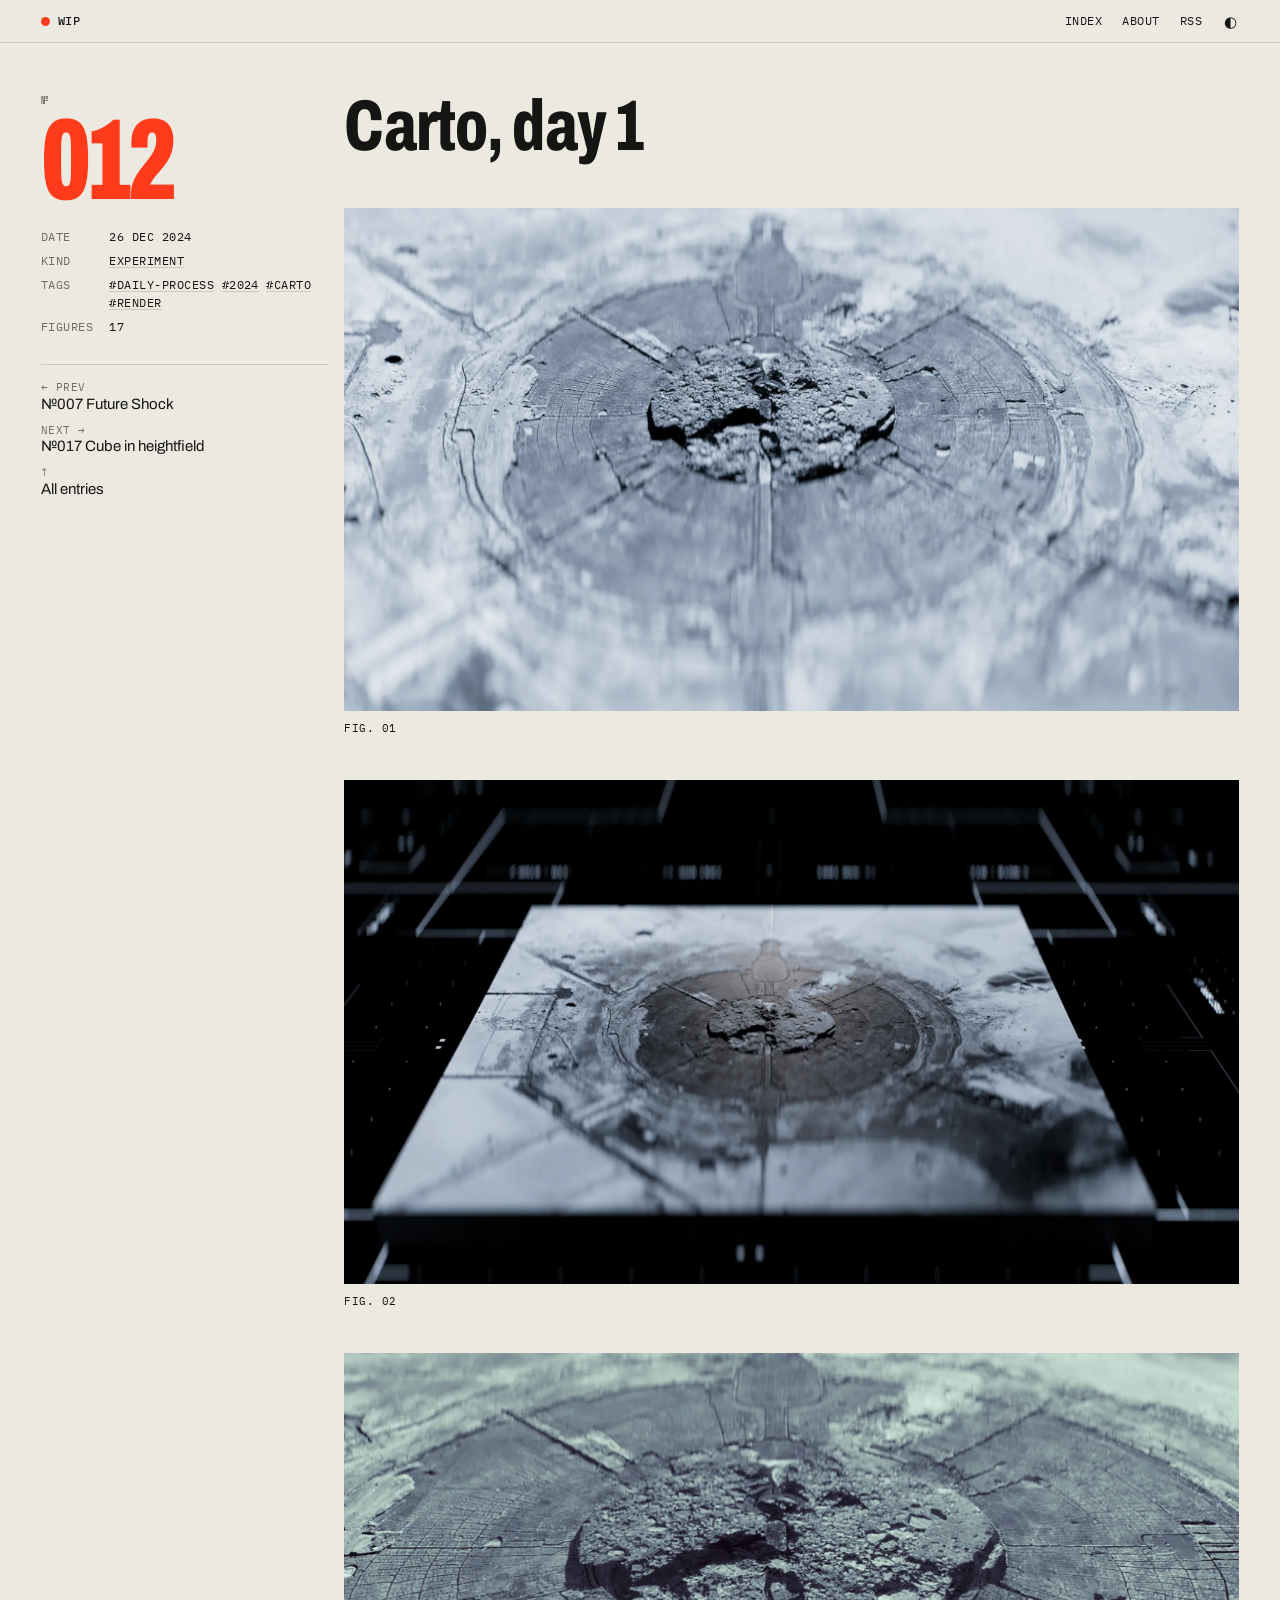
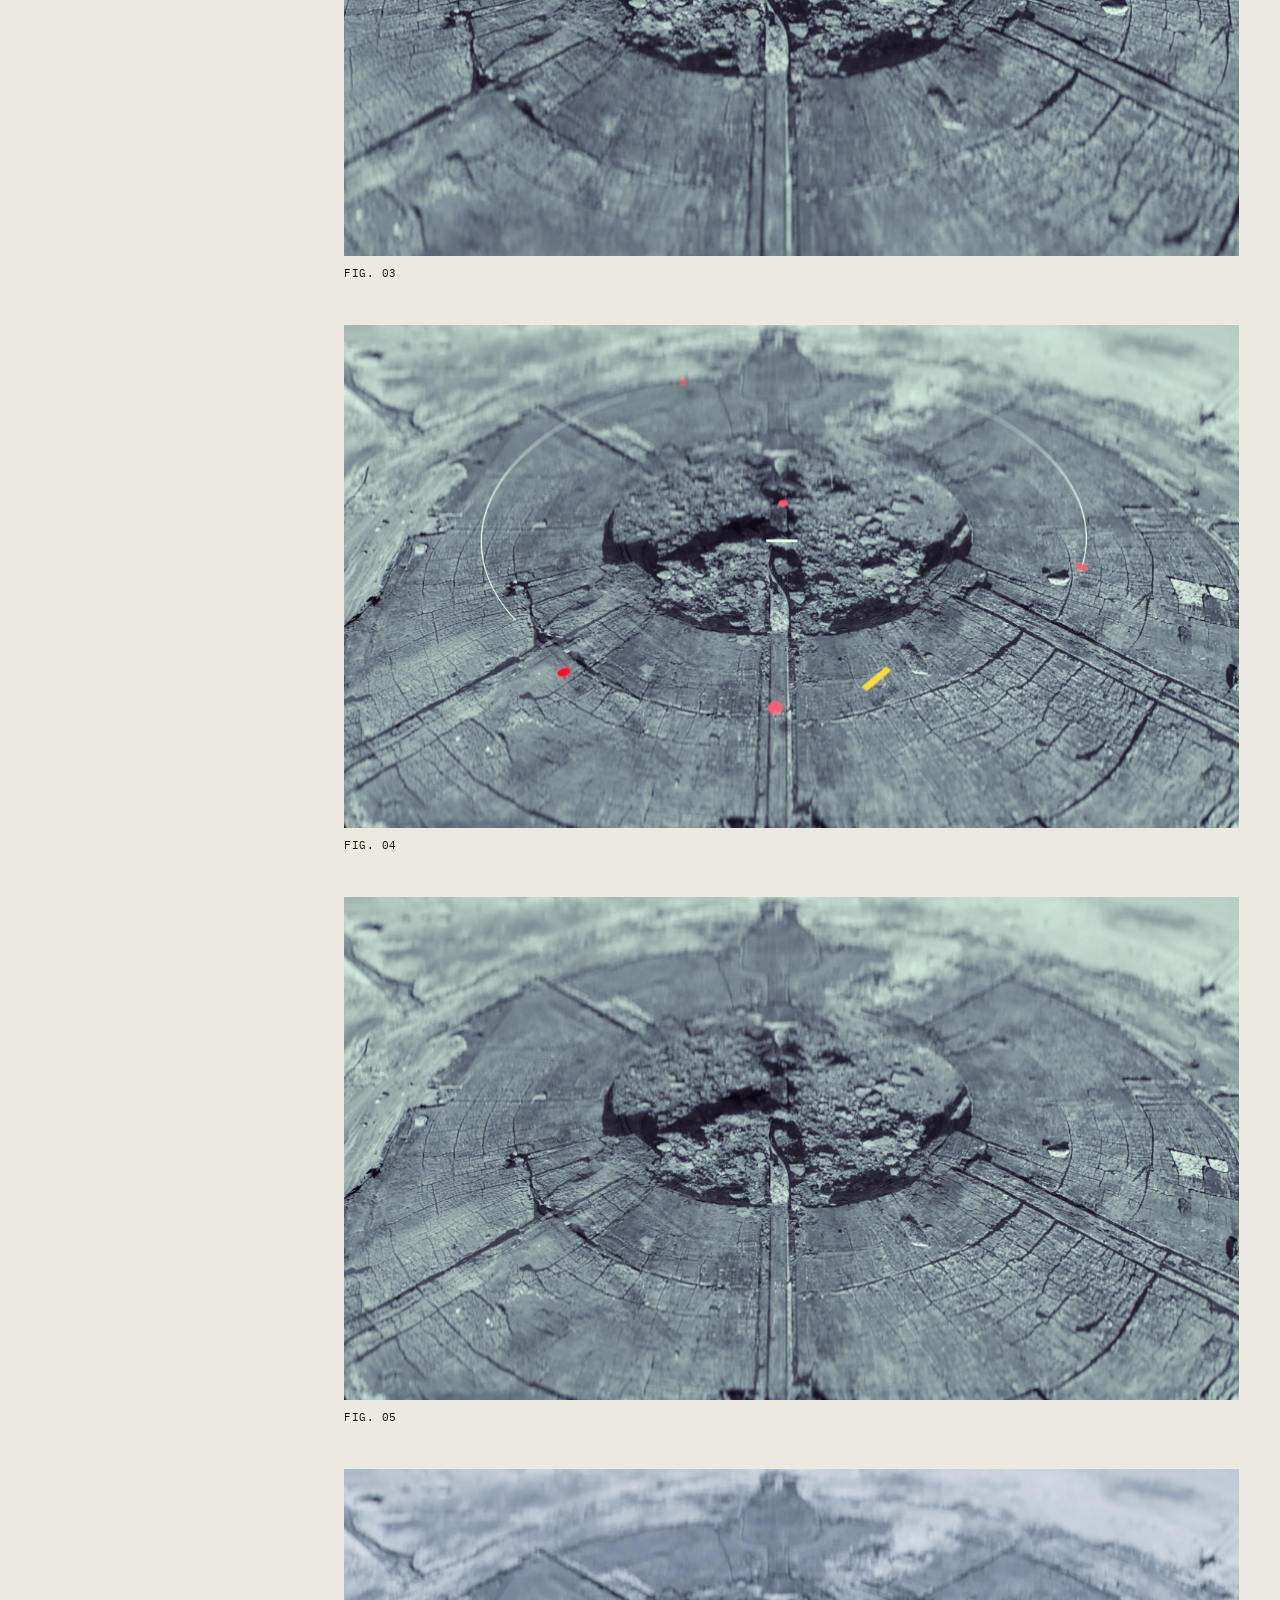
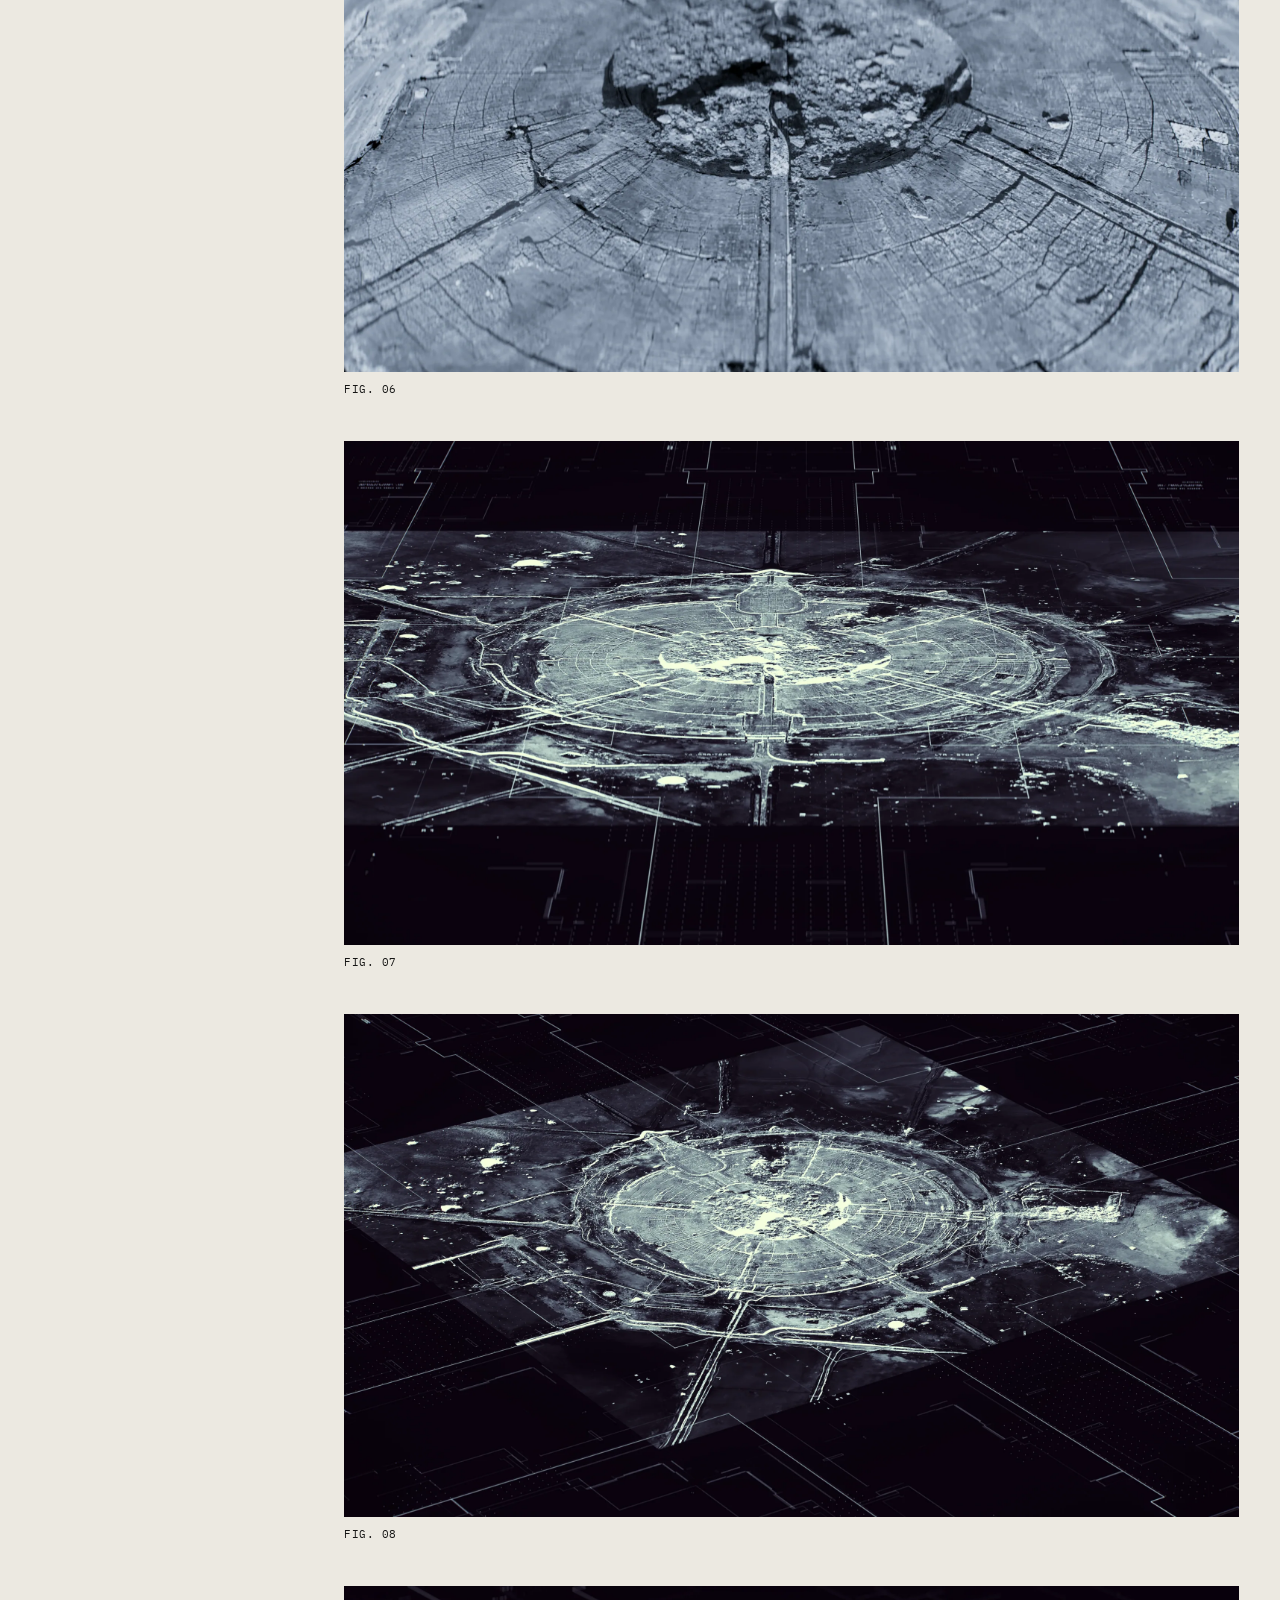
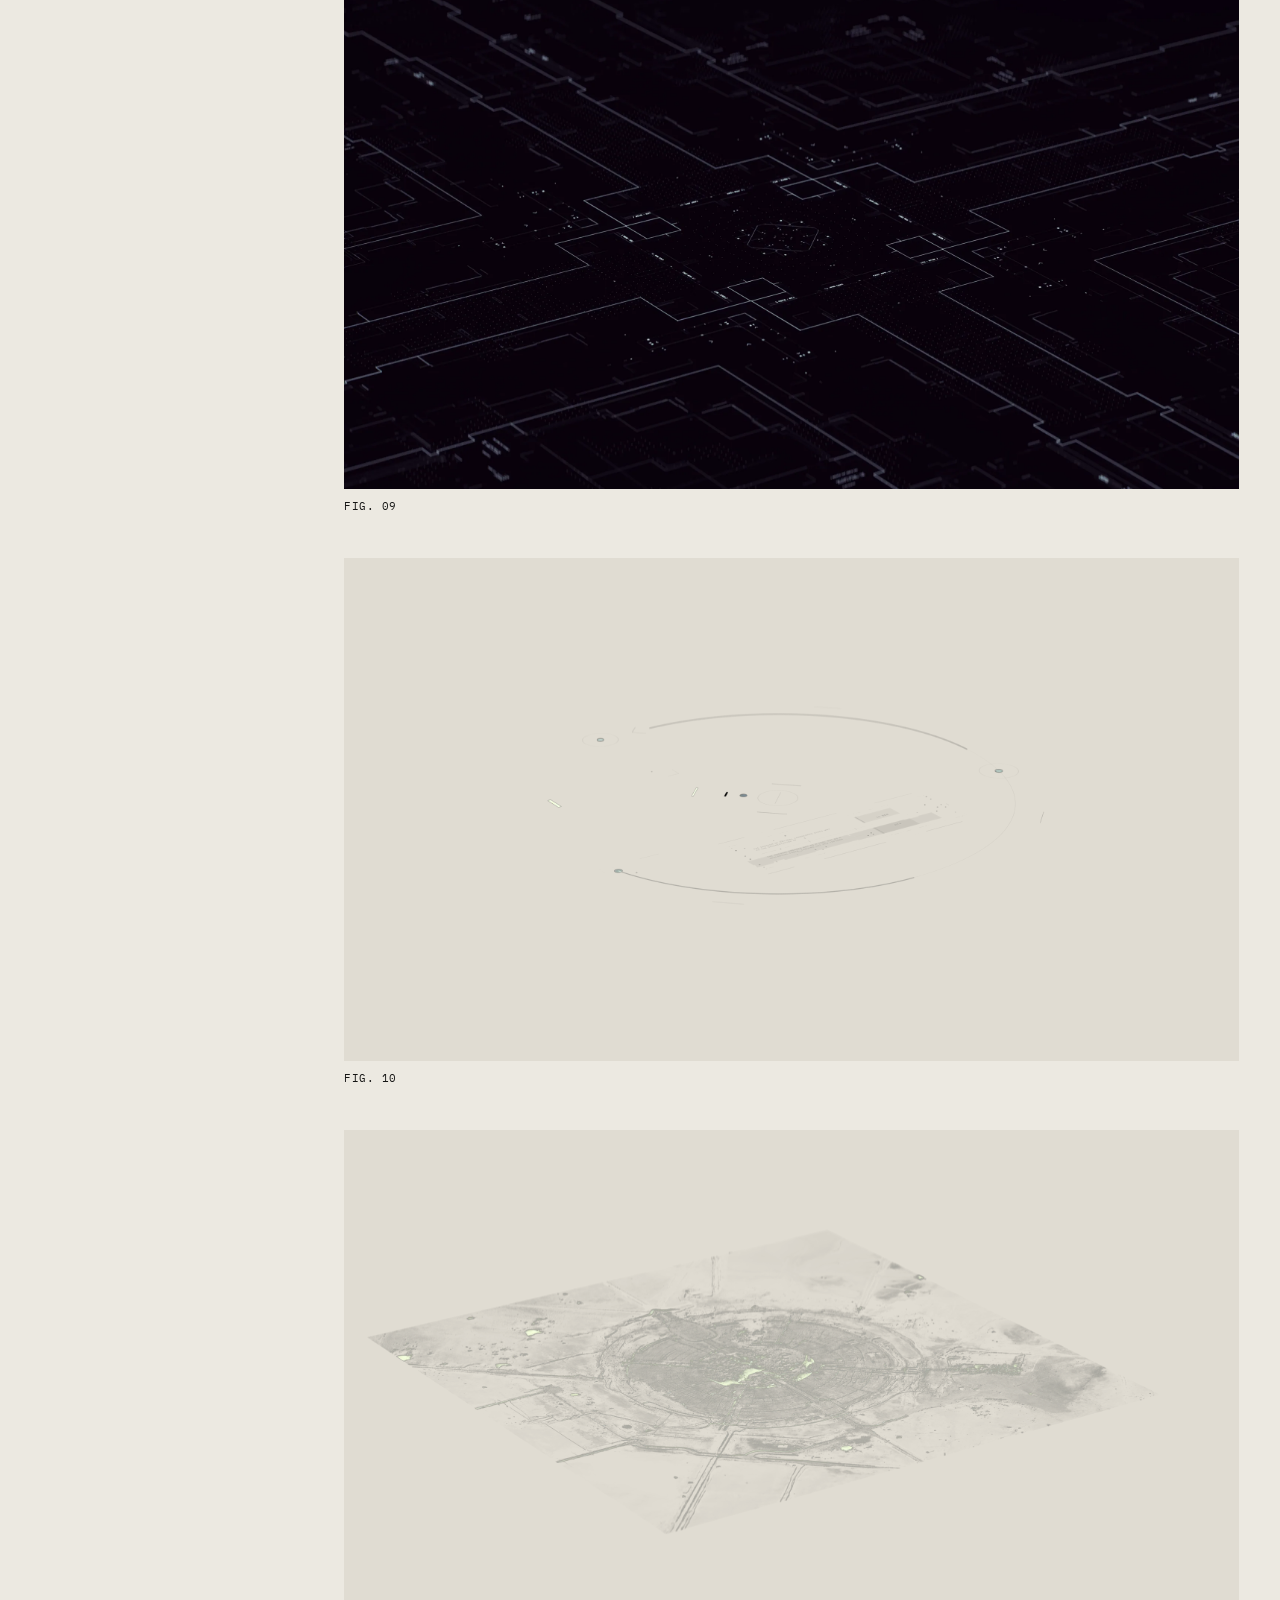
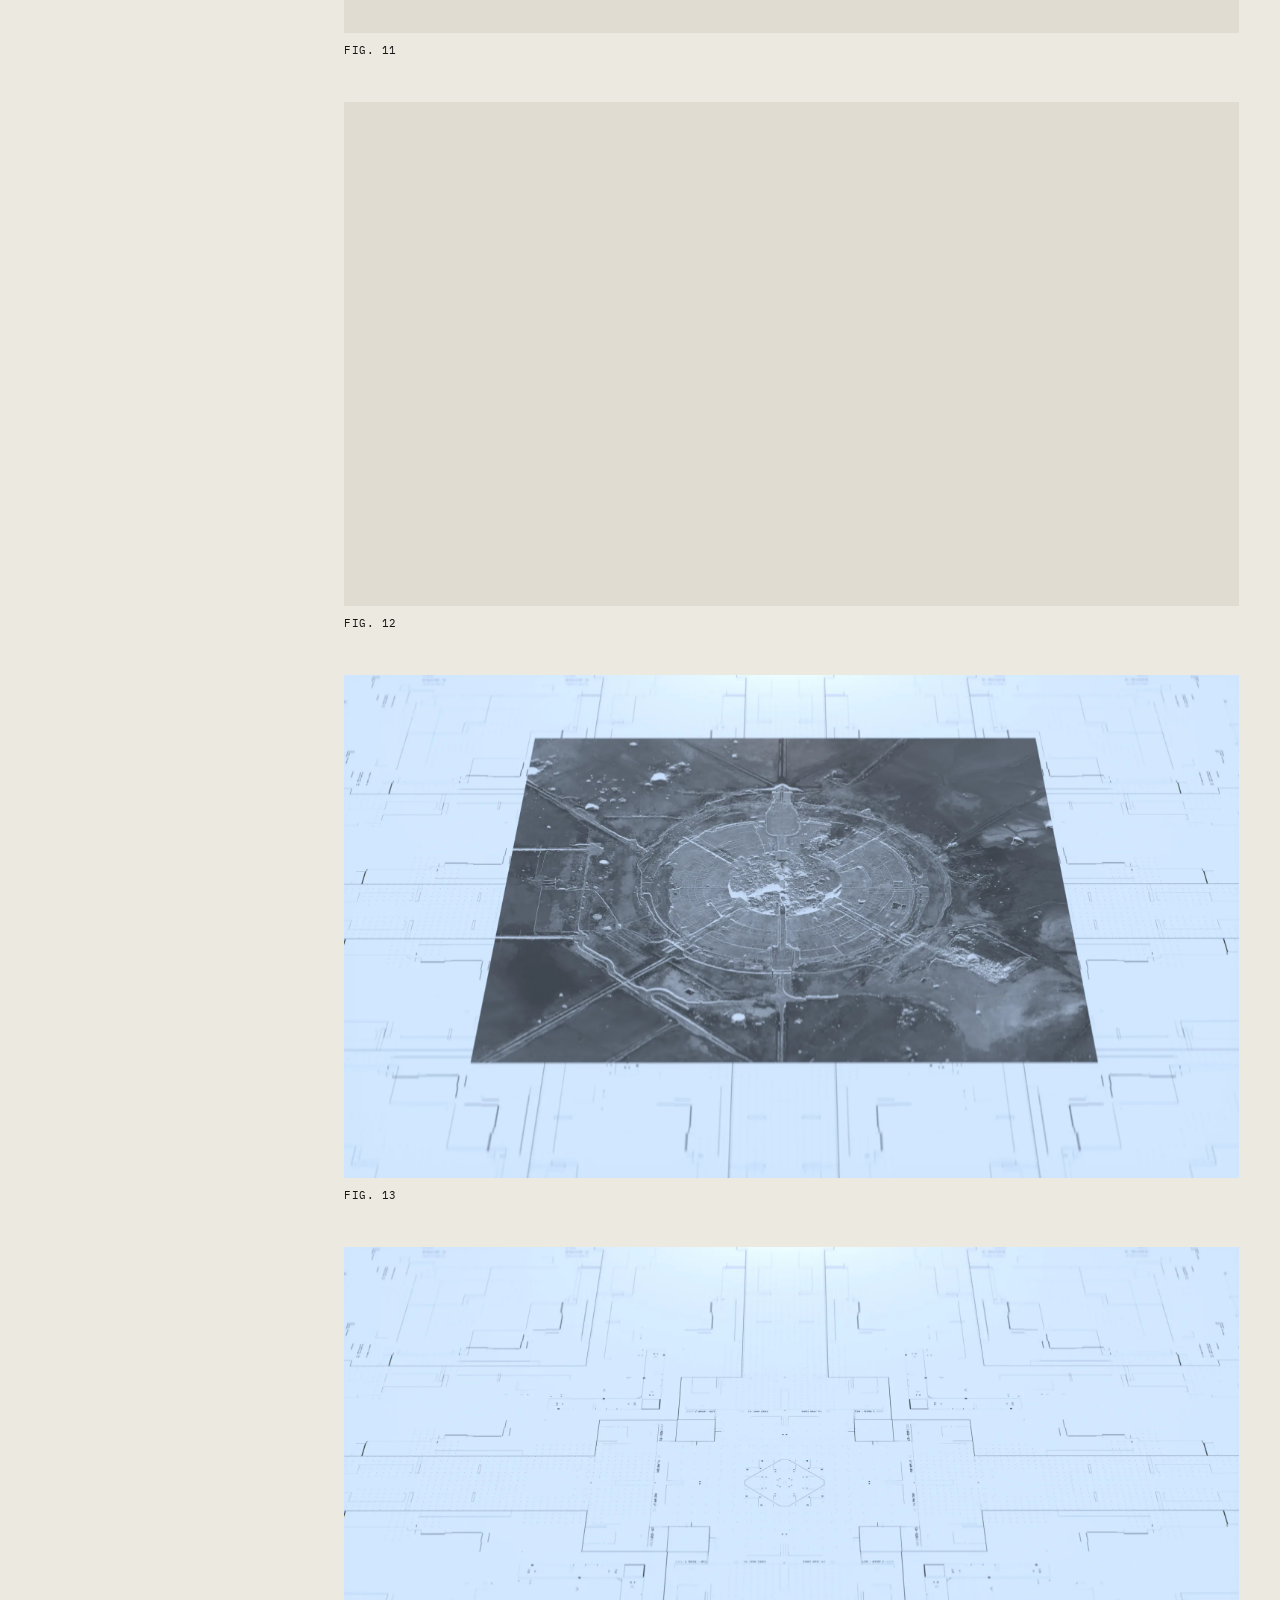
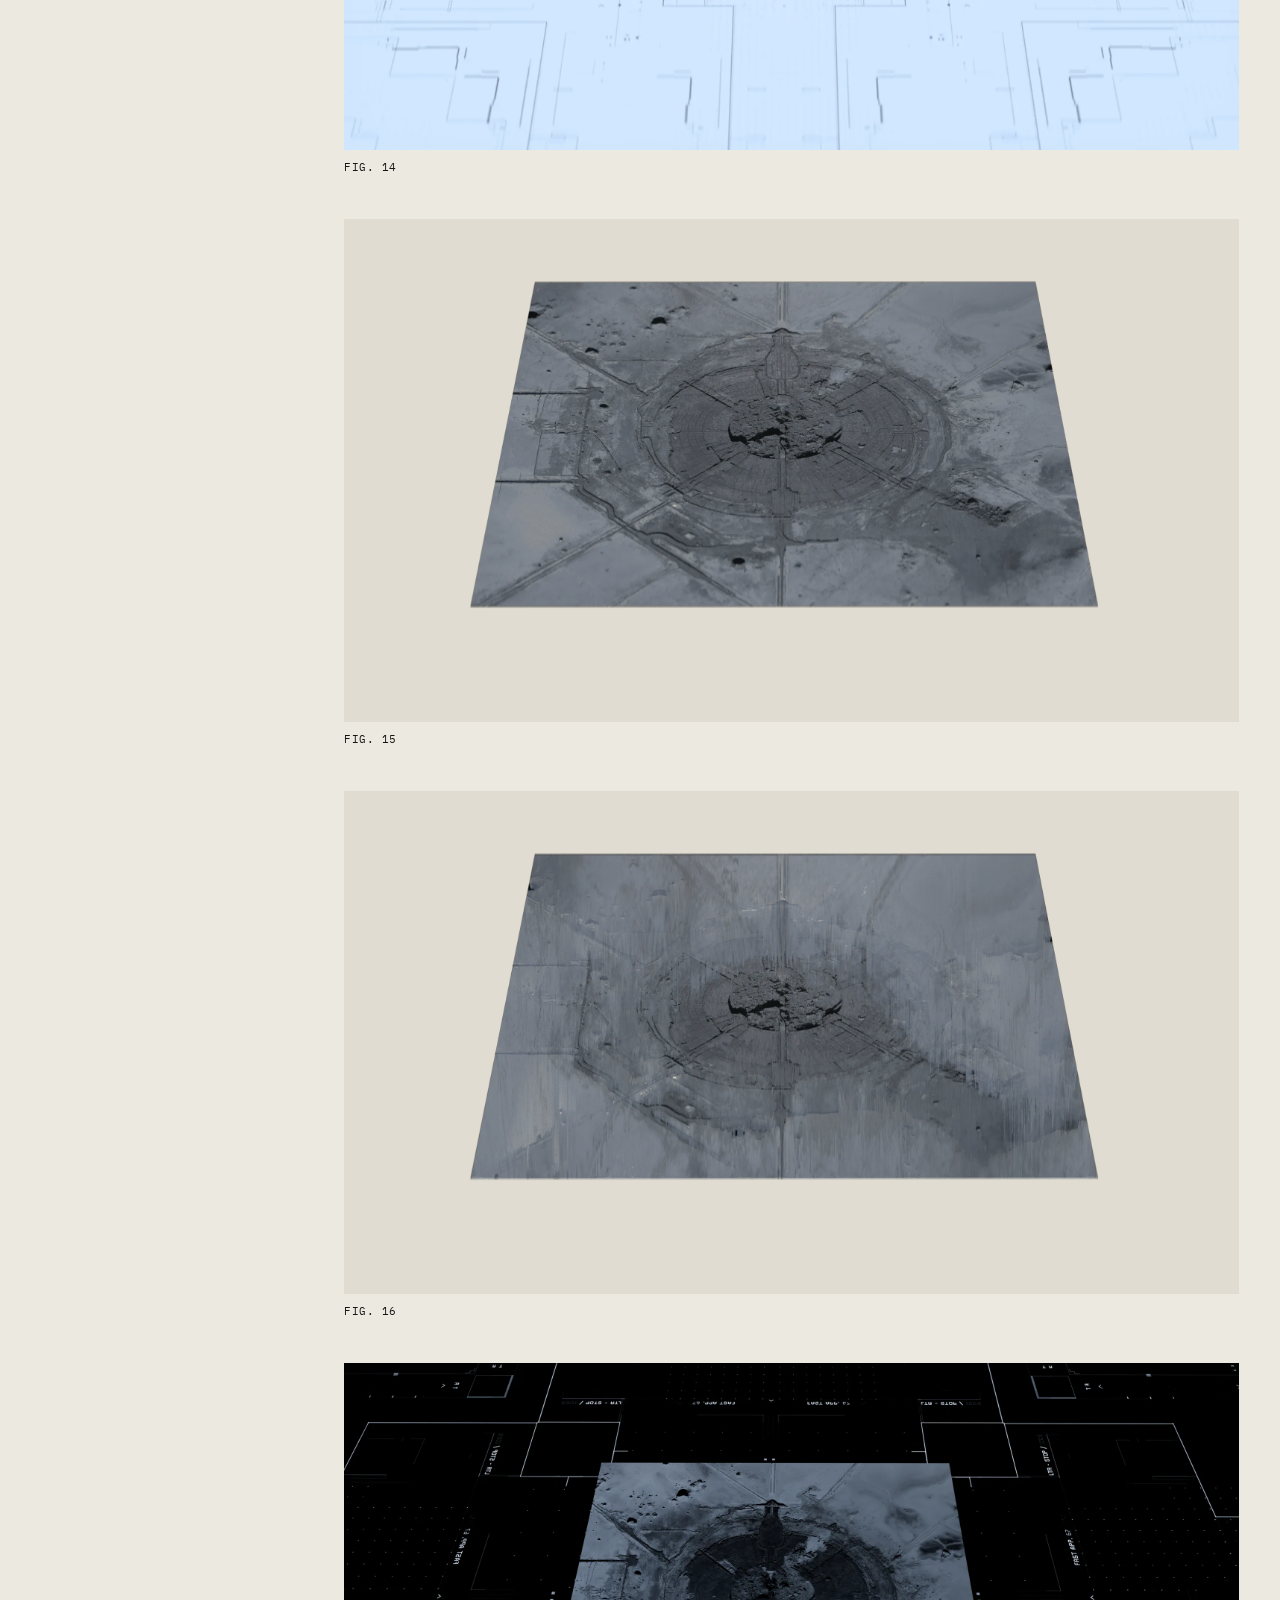
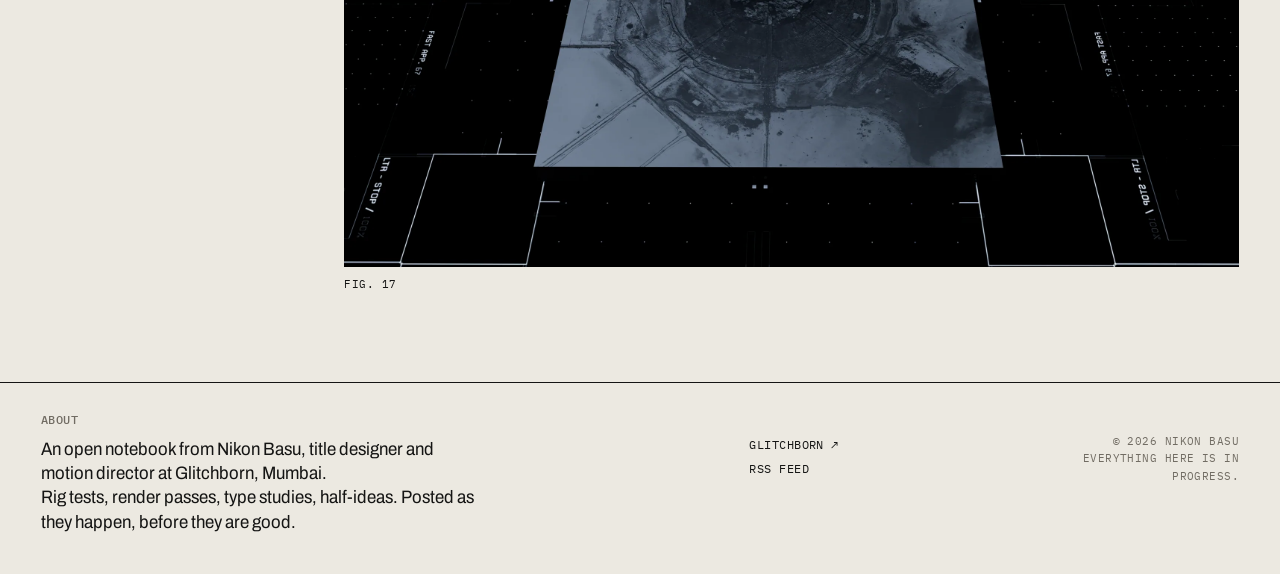
==== p/carto-day-1/index.html @ 839c379a "Publish 18/10/2026 20:01:09" ====
<!doctype html>
<html lang="en">
<head>
<meta charset="utf-8">
<meta name="viewport" content="width=device-width,initial-scale=1">
<title>Carto, day 1 — Works in Progress</title>
<meta name="description" content="Experiment №012 — Works in Progress">
<link rel="canonical" href="https://nikonbasu.github.io/worksinprogress.in/p/carto-day-1/">
<meta property="og:site_name" content="Works in Progress">
<meta property="og:type" content="article">
<meta property="og:title" content="Carto, day 1 — Works in Progress">
<meta property="og:description" content="Experiment №012 — Works in Progress">
<meta property="og:url" content="https://nikonbasu.github.io/worksinprogress.in/p/carto-day-1/">
<meta property="og:image" content="https://nikonbasu.github.io/worksinprogress.in/m/carto-day-1/og-23624ebc.jpg">
<meta name="twitter:card" content="summary_large_image">
<meta name="theme-color" content="#ECE9E1" media="(prefers-color-scheme: light)">
<meta name="theme-color" content="#0F0F0E" media="(prefers-color-scheme: dark)">
<link rel="icon" href="../../favicon.svg" type="image/svg+xml">
<link rel="alternate" type="application/rss+xml" title="Works in Progress" href="../../feed.xml">
<link rel="preconnect" href="https://fonts.googleapis.com">
<link rel="preconnect" href="https://fonts.gstatic.com" crossorigin>
<link rel="stylesheet" href="https://fonts.googleapis.com/css2?family=Archivo:wdth,wght@62..125,100..900&family=IBM+Plex+Mono:wght@400;500&display=swap">
<link rel="stylesheet" href="../../assets/site.e8b631da.css">
<script>try{var t=localStorage.getItem('wip-theme');if(t)document.documentElement.dataset.theme=t}catch(e){}</script>
</head>
<body class="page-post">
<header class="top">
  <a class="top-mark" href="../../" aria-label="Works in Progress, index"><span class="rec" aria-hidden="true"></span>WIP</a>
  <nav class="top-nav"><a href="../../#index">Index</a><a href="../../#about">About</a><a href="../../feed.xml">RSS</a><button class="theme" type="button" aria-label="Switch light or dark">◐</button></nav>
</header>
<article class="post">
  <aside class="post-side">
    <div class="post-no"><small>№</small>012</div>
    <dl class="post-facts">
      <dt>Date</dt><dd><time datetime="2024-12-26">26 Dec 2024</time></dd>
      <dt>Kind</dt><dd><a href="../../#kind=experiment">Experiment</a></dd>
      <dt>Tags</dt><dd><a href="../../#tag=daily-process">#daily-process</a> <a href="../../#tag=2024">#2024</a> <a href="../../#tag=carto">#carto</a> <a href="../../#tag=render">#render</a></dd>
      <dt>Figures</dt><dd>17</dd>
      
    </dl>
    <nav class="post-nav"><a rel="prev" href="../../p/future-shock/"><span>← Prev</span> №007 Future Shock</a><a rel="next" href="../../p/cube-in-heightfield/"><span>Next →</span> №017 Cube in heightfield</a><a href="../../#index"><span>↑</span> All entries</a></nav>
  </aside>
  <div class="post-main">
    <h1 class="post-title">Carto, day 1</h1>
    
    <div class="post-media"><figure class="fig" id="fig-1"><img src="../../m/carto-day-1/e89d6baf.webp" width="2400" height="1350" alt="" fetchpriority="high" decoding="async"><figcaption><span>Fig. 01</span></figcaption></figure>
<figure class="fig" id="fig-2"><img src="../../m/carto-day-1/a49d1b5a.webp" width="2400" height="1350" alt="" loading="lazy" decoding="async"><figcaption><span>Fig. 02</span></figcaption></figure>
<figure class="fig" id="fig-3"><img src="../../m/carto-day-1/afea89fe.webp" width="2400" height="1350" alt="" loading="lazy" decoding="async"><figcaption><span>Fig. 03</span></figcaption></figure>
<figure class="fig" id="fig-4"><img src="../../m/carto-day-1/3251ff65.webp" width="2400" height="1350" alt="" loading="lazy" decoding="async"><figcaption><span>Fig. 04</span></figcaption></figure>
<figure class="fig" id="fig-5"><img src="../../m/carto-day-1/e29821df.webp" width="2400" height="1350" alt="" loading="lazy" decoding="async"><figcaption><span>Fig. 05</span></figcaption></figure>
<figure class="fig" id="fig-6"><img src="../../m/carto-day-1/94e1609f.webp" width="2400" height="1350" alt="" loading="lazy" decoding="async"><figcaption><span>Fig. 06</span></figcaption></figure>
<figure class="fig" id="fig-7"><img src="../../m/carto-day-1/3ea7c2eb.webp" width="2400" height="1350" alt="" loading="lazy" decoding="async"><figcaption><span>Fig. 07</span></figcaption></figure>
<figure class="fig" id="fig-8"><img src="../../m/carto-day-1/94f9d220.webp" width="2400" height="1350" alt="" loading="lazy" decoding="async"><figcaption><span>Fig. 08</span></figcaption></figure>
<figure class="fig" id="fig-9"><img src="../../m/carto-day-1/03d7ec1c.webp" width="2400" height="1350" alt="" loading="lazy" decoding="async"><figcaption><span>Fig. 09</span></figcaption></figure>
<figure class="fig" id="fig-10"><img src="../../m/carto-day-1/f8745f3a.webp" width="2400" height="1350" alt="" loading="lazy" decoding="async"><figcaption><span>Fig. 10</span></figcaption></figure>
<figure class="fig" id="fig-11"><img src="../../m/carto-day-1/9db6e727.webp" width="2400" height="1350" alt="" loading="lazy" decoding="async"><figcaption><span>Fig. 11</span></figcaption></figure>
<figure class="fig" id="fig-12"><img src="../../m/carto-day-1/3c297376.webp" width="2400" height="1350" alt="" loading="lazy" decoding="async"><figcaption><span>Fig. 12</span></figcaption></figure>
<figure class="fig" id="fig-13"><img src="../../m/carto-day-1/050cb29f.webp" width="2400" height="1350" alt="" loading="lazy" decoding="async"><figcaption><span>Fig. 13</span></figcaption></figure>
<figure class="fig" id="fig-14"><img src="../../m/carto-day-1/10ca3da8.webp" width="2400" height="1350" alt="" loading="lazy" decoding="async"><figcaption><span>Fig. 14</span></figcaption></figure>
<figure class="fig" id="fig-15"><img src="../../m/carto-day-1/fb2af37e.webp" width="2400" height="1350" alt="" loading="lazy" decoding="async"><figcaption><span>Fig. 15</span></figcaption></figure>
<figure class="fig" id="fig-16"><img src="../../m/carto-day-1/e23e5fdf.webp" width="2400" height="1350" alt="" loading="lazy" decoding="async"><figcaption><span>Fig. 16</span></figcaption></figure>
<figure class="fig" id="fig-17"><img src="../../m/carto-day-1/dce115a9.webp" width="2400" height="1350" alt="" loading="lazy" decoding="async"><figcaption><span>Fig. 17</span></figcaption></figure></div>
  </div>
</article>
<footer class="foot" id="about">
  <div class="foot-about"><h2>About</h2><p>An open notebook from Nikon Basu, title designer and motion director at Glitchborn, Mumbai.<br>Rig tests, render passes, type studies, half-ideas. Posted as they happen, before they are good.</p></div>
  <ul class="foot-links"><li><a href="https://glitchborn.tv" target="_blank" rel="noopener">Glitchborn ↗</a></li><li><a href="../../feed.xml">RSS feed</a></li></ul>
  <p class="foot-small">© 2026 Nikon Basu<br>Everything here is in progress.</p>
</footer>
<script src="../../assets/site.5d711d2f.js" defer></script>
</body>
</html>
---- assets/site.e8b631da.css ----
/* worksinprogress.in — lab notebook on a Swiss grid.
   Archivo (variable width) for type, IBM Plex Mono for every label and number. */

:root {
  --paper: #ECE9E1;
  --ink: #151514;
  --muted: #716C63;
  --rule: #CDC8BD;
  --tile: #E0DCD2;
  --accent: #FF3B1C;
  --display: "Archivo", ui-sans-serif, system-ui, sans-serif;
  --mono: "IBM Plex Mono", ui-monospace, "SF Mono", Menlo, Consolas, monospace;
  --pad: clamp(16px, 3.2vw, 44px);
  --gap: 16px;
  color-scheme: light;
}
@media (prefers-color-scheme: dark) {
  :root:not([data-theme="light"]) {
    --paper: #0F0F0E; --ink: #EAE6DD; --muted: #8D887E; --rule: #2C2B28; --tile: #1A1A18; --accent: #FF4A2B;
    color-scheme: dark;
  }
}
:root[data-theme="dark"] {
  --paper: #0F0F0E; --ink: #EAE6DD; --muted: #8D887E; --rule: #2C2B28; --tile: #1A1A18; --accent: #FF4A2B;
  color-scheme: dark;
}

*, *::before, *::after { box-sizing: border-box; }
html { -webkit-text-size-adjust: 100%; }
body {
  margin: 0;
  background: var(--paper);
  color: var(--ink);
  font-family: var(--display);
  font-size: 16px;
  line-height: 1.5;
  font-variation-settings: "wdth" 100;
  -webkit-font-smoothing: antialiased;
}
a { color: inherit; }
img, video { display: block; max-width: 100%; }
:focus-visible { outline: 2px solid var(--accent); outline-offset: 2px; }
::selection { background: var(--accent); color: #fff; }

/* labels: every small uppercase thing is mono */
.top, .filters, .entry-meta, .badge, .stats, .post-facts, .post-nav, figcaption, .foot h2, .foot-links, .foot-small, .empty, .post-no small {
  font-family: var(--mono);
  text-transform: uppercase;
  letter-spacing: .04em;
}

/* ---------- top bar ---------- */
.top {
  position: sticky; top: 0; z-index: 10;
  display: flex; justify-content: space-between; align-items: center;
  padding: 12px var(--pad);
  font-size: 12px;
  border-bottom: 1px solid var(--rule);
  background: color-mix(in srgb, var(--paper) 90%, transparent);
  -webkit-backdrop-filter: blur(10px);
  backdrop-filter: blur(10px);
}
.top a { text-decoration: none; }
.top-mark { display: flex; align-items: center; gap: 8px; font-weight: 500; }
.rec { width: 9px; height: 9px; border-radius: 50%; background: var(--accent); animation: rec 1.6s steps(1) infinite; }
@keyframes rec { 50% { opacity: .15; } }
.top-nav { display: flex; gap: clamp(12px, 2vw, 20px); align-items: center; }
.top-nav a:hover { color: var(--accent); }
.theme { font: inherit; font-size: 15px; line-height: 1; background: none; border: 0; padding: 0 2px; color: inherit; cursor: pointer; }
.theme:hover { color: var(--accent); }

/* ---------- masthead ---------- */
.mast { padding: clamp(18px, 3.6vw, 44px) var(--pad) 0; }
.wordmark {
  margin: 0;
  font-weight: 850;
  font-variation-settings: "wdth" 62;
  font-size: 12.2vw;            /* site.js fits it to the exact width */
  line-height: .8;
  letter-spacing: -.012em;
  text-transform: uppercase;
  white-space: nowrap;
}
.wordmark span { display: inline-block; }
.mast-row {
  display: grid; gap: 18px;
  margin-top: clamp(16px, 2.4vw, 30px);
  padding-bottom: clamp(18px, 2.6vw, 32px);
  border-bottom: 1px solid var(--ink);
}
.tagline {
  margin: 0; max-width: 32ch;
  font-size: clamp(18px, 1.9vw, 26px); line-height: 1.18; font-weight: 420;
  font-variation-settings: "wdth" 88;
}
.stats { display: flex; flex-wrap: wrap; gap: 8px 28px; margin: 0; font-size: 12px; }
.stats dt { color: var(--muted); }
.stats dd { margin: 2px 0 0; }
@media (min-width: 800px) {
  .mast-row { grid-template-columns: repeat(12, 1fr); gap: var(--gap); align-items: end; }
  .tagline { grid-column: 1 / span 6; }
  .stats { grid-column: 8 / span 5; justify-content: flex-end; }
}

/* ---------- filters ---------- */
.filters {
  display: flex; flex-wrap: wrap; align-items: baseline; gap: 8px 28px;
  padding: 12px var(--pad);
  border-bottom: 1px solid var(--rule);
  font-size: 12px;
  scroll-margin-top: 44px;
}
.chips, .tags, .views { display: flex; flex-wrap: wrap; gap: 2px 16px; }
.views { margin-left: auto; }
.filters button {
  font: inherit; text-transform: inherit; letter-spacing: inherit;
  background: none; border: 0; padding: 4px 0; color: var(--muted); cursor: pointer;
}
.filters button:hover:not(:disabled) { color: var(--ink); }
.filters button:disabled { opacity: .35; cursor: default; }
.filters button[aria-pressed="true"] { color: var(--ink); box-shadow: inset 0 -2px var(--accent); }
.filters sup { font-size: 9px; margin-left: 3px; vertical-align: 4px; }
.tags button { text-transform: none; }

/* ---------- feed: grid (contact sheet) ---------- */
.feed { padding: clamp(20px, 3vw, 36px) var(--pad) clamp(48px, 6vw, 80px); }
.feed[data-view="grid"] {
  display: grid;
  grid-template-columns: repeat(auto-fill, minmax(min(100%, 250px), 1fr));
  gap: clamp(28px, 3vw, 40px) var(--gap);
}
.entry[hidden] { display: none; }
.entry > a { display: block; text-decoration: none; color: inherit; }
.entry-media { position: relative; aspect-ratio: 1; overflow: hidden; background: var(--tile); }
.entry-media img, .entry-media video {
  width: 100%; height: 100%; object-fit: cover;
  transition: transform .6s cubic-bezier(.2, .7, .2, 1);
}
.entry > a:hover .entry-media img, .entry > a:hover .entry-media video { transform: scale(1.03); }
.entry-media.is-text { display: flex; align-items: flex-end; padding: clamp(14px, 1.6vw, 20px); }
.thought-text {
  margin: 0;
  font-size: clamp(19px, 1.6vw, 23px); line-height: 1.14; font-weight: 520;
  font-variation-settings: "wdth" 80;
  display: -webkit-box; -webkit-line-clamp: 8; -webkit-box-orient: vertical; overflow: hidden;
}
.thought-text::before { content: "\201C"; display: block; height: .5em; margin-bottom: .2em; color: var(--accent); font-size: 2.6em; line-height: .9; font-weight: 800; }
.badge {
  position: absolute; top: 8px; right: 8px;
  padding: 3px 6px; font-size: 10px; line-height: 1.3;
  background: var(--paper); color: var(--ink);
}
.badge-play { top: auto; bottom: 8px; left: 8px; right: auto; }
.badge-draft { left: 8px; right: auto; background: var(--accent); color: #fff; }
.is-text .badge-draft { top: 8px; }
.entry-meta { display: flex; gap: 12px; margin-top: 10px; font-size: 11px; color: var(--muted); }
.entry-meta .no { color: var(--ink); }
.entry > a:hover .no { color: var(--accent); }
.entry-title {
  margin: 3px 0 0;
  font-size: 19px; line-height: 1.15; font-weight: 620;
  font-variation-settings: "wdth" 84;
}
.entry-excerpt { display: none; }
.is-draft .entry-media { outline: 1px dashed var(--accent); outline-offset: 3px; }

/* ---------- feed: log (notebook rows) ---------- */
.feed[data-view="log"] { padding-top: 0; }
.feed[data-view="log"] .entry > a {
  display: grid; grid-template-columns: 1fr 88px; column-gap: 16px; row-gap: 2px;
  padding: 16px 0; border-bottom: 1px solid var(--rule); align-items: start;
}
.feed[data-view="log"] .entry-meta { grid-column: 1; grid-row: 1; margin: 0; }
.feed[data-view="log"] .entry-title { grid-column: 1; grid-row: 2; font-size: 21px; margin: 0; }
.feed[data-view="log"] .entry-excerpt { grid-column: 1; grid-row: 3; display: block; margin: 4px 0 0; max-width: 62ch; color: var(--muted); font-size: 15px; line-height: 1.45; }
.feed[data-view="log"] .entry-media { grid-column: 2; grid-row: 1 / span 3; }
.feed[data-view="log"] .entry-media.is-text { visibility: hidden; }
.feed[data-view="log"] .badge:not(.badge-draft) { display: none; }
.feed[data-view="log"] .entry > a:hover .entry-title { color: var(--accent); }
@media (min-width: 800px) {
  .feed[data-view="log"] .entry > a { grid-template-columns: repeat(12, 1fr); column-gap: var(--gap); padding: 20px 0; }
  .feed[data-view="log"] .entry-meta { grid-column: 1 / span 3; grid-row: 1 / span 2; flex-direction: column; gap: 2px; }
  .feed[data-view="log"] .entry-title { grid-column: 4 / span 5; grid-row: 1; font-size: 24px; }
  .feed[data-view="log"] .entry-excerpt { grid-column: 4 / span 5; grid-row: 2; }
  .feed[data-view="log"] .entry-media { grid-column: 10 / span 3; grid-row: 1 / span 2; aspect-ratio: 16 / 10; }
}
.empty { padding: 48px var(--pad); color: var(--muted); font-size: 12px; margin: 0; }

/* ---------- post ---------- */
.post { display: grid; gap: 28px; padding: clamp(24px, 4vw, 56px) var(--pad) clamp(56px, 7vw, 96px); }
.post-no {
  font-weight: 850; font-variation-settings: "wdth" 62;
  font-size: clamp(72px, 9vw, 150px); line-height: .78; letter-spacing: -.02em;
  color: var(--accent);
}
.post-no small { display: block; font-size: 12px; font-weight: 500; letter-spacing: .04em; line-height: 1; margin-bottom: 10px; color: var(--muted); }
.post-facts { display: grid; grid-template-columns: auto 1fr; gap: 6px 16px; margin: 22px 0 0; font-size: 12px; }
.post-facts dt { color: var(--muted); }
.post-facts dd { margin: 0; }
.post-facts a { text-decoration: none; box-shadow: inset 0 -1px var(--rule); }
.post-facts a:hover { color: var(--accent); box-shadow: inset 0 -1px var(--accent); }
.draft-flag { color: var(--accent); }
.post-nav { display: flex; flex-direction: column; gap: 10px; margin-top: 28px; padding-top: 16px; border-top: 1px solid var(--rule); font-size: 12px; }
.post-nav a { text-decoration: none; text-transform: none; letter-spacing: 0; font-family: var(--display); font-size: 15px; line-height: 1.25; }
.post-nav a span { display: block; font-family: var(--mono); font-size: 11px; letter-spacing: .04em; text-transform: uppercase; color: var(--muted); }
.post-nav a:hover { color: var(--accent); }
.post-title {
  margin: 0; max-width: 18ch;
  font-weight: 780; font-variation-settings: "wdth" 70;
  font-size: clamp(38px, 5.6vw, 92px); line-height: .92; letter-spacing: -.012em;
}
.prose { margin-top: clamp(20px, 2.4vw, 32px); font-size: 18px; line-height: 1.55; font-variation-settings: "wdth" 96; }
.prose > :not(.fig) { max-width: 64ch; }
.prose p { margin: 0 0 1em; }
.prose h2, .prose h3 { font-variation-settings: "wdth" 75; line-height: 1.1; margin: 1.6em 0 .45em; }
.prose h2 { font-size: 1.6em; } .prose h3 { font-size: 1.25em; }
.prose ul, .prose ol { padding-left: 1.2em; margin: 0 0 1em; }
.prose li::marker { color: var(--accent); }
.prose blockquote { margin: 1.2em 0; padding-left: 16px; border-left: 3px solid var(--accent); color: var(--muted); }
.prose code { font-family: var(--mono); font-size: .84em; background: var(--tile); padding: 1px 5px; }
.prose pre { background: var(--tile); padding: 14px 16px; overflow: auto; font-size: 13px; line-height: 1.5; }
.prose pre code { background: none; padding: 0; }
.prose a { text-decoration-color: var(--accent); text-underline-offset: 3px; text-decoration-thickness: 1px; }
.prose a:hover { color: var(--accent); }
.prose hr { border: 0; border-top: 1px solid var(--rule); margin: 2em 0; }
.prose .fig { margin: 1.8em 0; }
.inline-img { display: inline-block; height: 1.6em; width: auto; vertical-align: middle; }
.post.is-thought .prose { font-size: clamp(22px, 2.3vw, 32px); line-height: 1.28; font-variation-settings: "wdth" 86; }
.post.is-thought .prose > * { max-width: 40ch; }
.post-media { display: grid; gap: clamp(28px, 3.4vw, 48px); margin-top: clamp(28px, 4vw, 48px); }
.fig { margin: 0; }
.fig img, .fig video { width: 100%; height: auto; background: var(--tile); }
.fig img { cursor: zoom-in; }
.fig-video video { cursor: pointer; }
.fig-video video[controls] { cursor: auto; }
figcaption { display: flex; gap: 14px; margin-top: 9px; font-size: 11px; color: var(--muted); }
figcaption span { color: var(--ink); flex: none; }
@media (min-width: 900px) {
  .post { grid-template-columns: repeat(12, 1fr); gap: var(--gap); }
  .post-side { grid-column: 1 / span 3; position: sticky; top: 72px; align-self: start; }
  .post-main { grid-column: 4 / span 9; }
}
.lost { padding: clamp(40px, 8vw, 120px) var(--pad); font-size: 20px; }
.lost p { max-width: 36ch; }

/* ---------- lightbox ---------- */
.lightbox {
  position: fixed; inset: 0; z-index: 50;
  display: grid; place-items: center; padding: clamp(12px, 3vw, 40px);
  background: color-mix(in srgb, var(--paper) 96%, transparent);
  cursor: zoom-out;
}
.lightbox img { max-width: 100%; max-height: 100%; object-fit: contain; }

/* ---------- footer ---------- */
.foot { display: grid; gap: 22px; padding: 28px var(--pad) 40px; border-top: 1px solid var(--ink); }
.foot h2 { margin: 0 0 8px; font-size: 12px; font-weight: 500; color: var(--muted); }
.foot-about p { margin: 0; max-width: 44ch; font-size: 18px; line-height: 1.35; font-variation-settings: "wdth" 92; }
.foot-links { list-style: none; margin: 0; padding: 0; font-size: 12px; line-height: 2; }
.foot-links a { text-decoration: none; }
.foot-links a:hover { color: var(--accent); }
.foot-small { margin: 0; font-size: 11px; color: var(--muted); line-height: 1.6; }
@media (min-width: 800px) {
  .foot { grid-template-columns: repeat(12, 1fr); gap: var(--gap); }
  .foot-about { grid-column: 1 / span 6; }
  .foot-links { grid-column: 8 / span 3; padding-top: 22px; }
  .foot-small { grid-column: 11 / span 2; padding-top: 22px; text-align: right; }
}

@media (prefers-reduced-motion: reduce) {
  .rec { animation: none; }
  .entry-media img, .entry-media video { transition: none; }
}
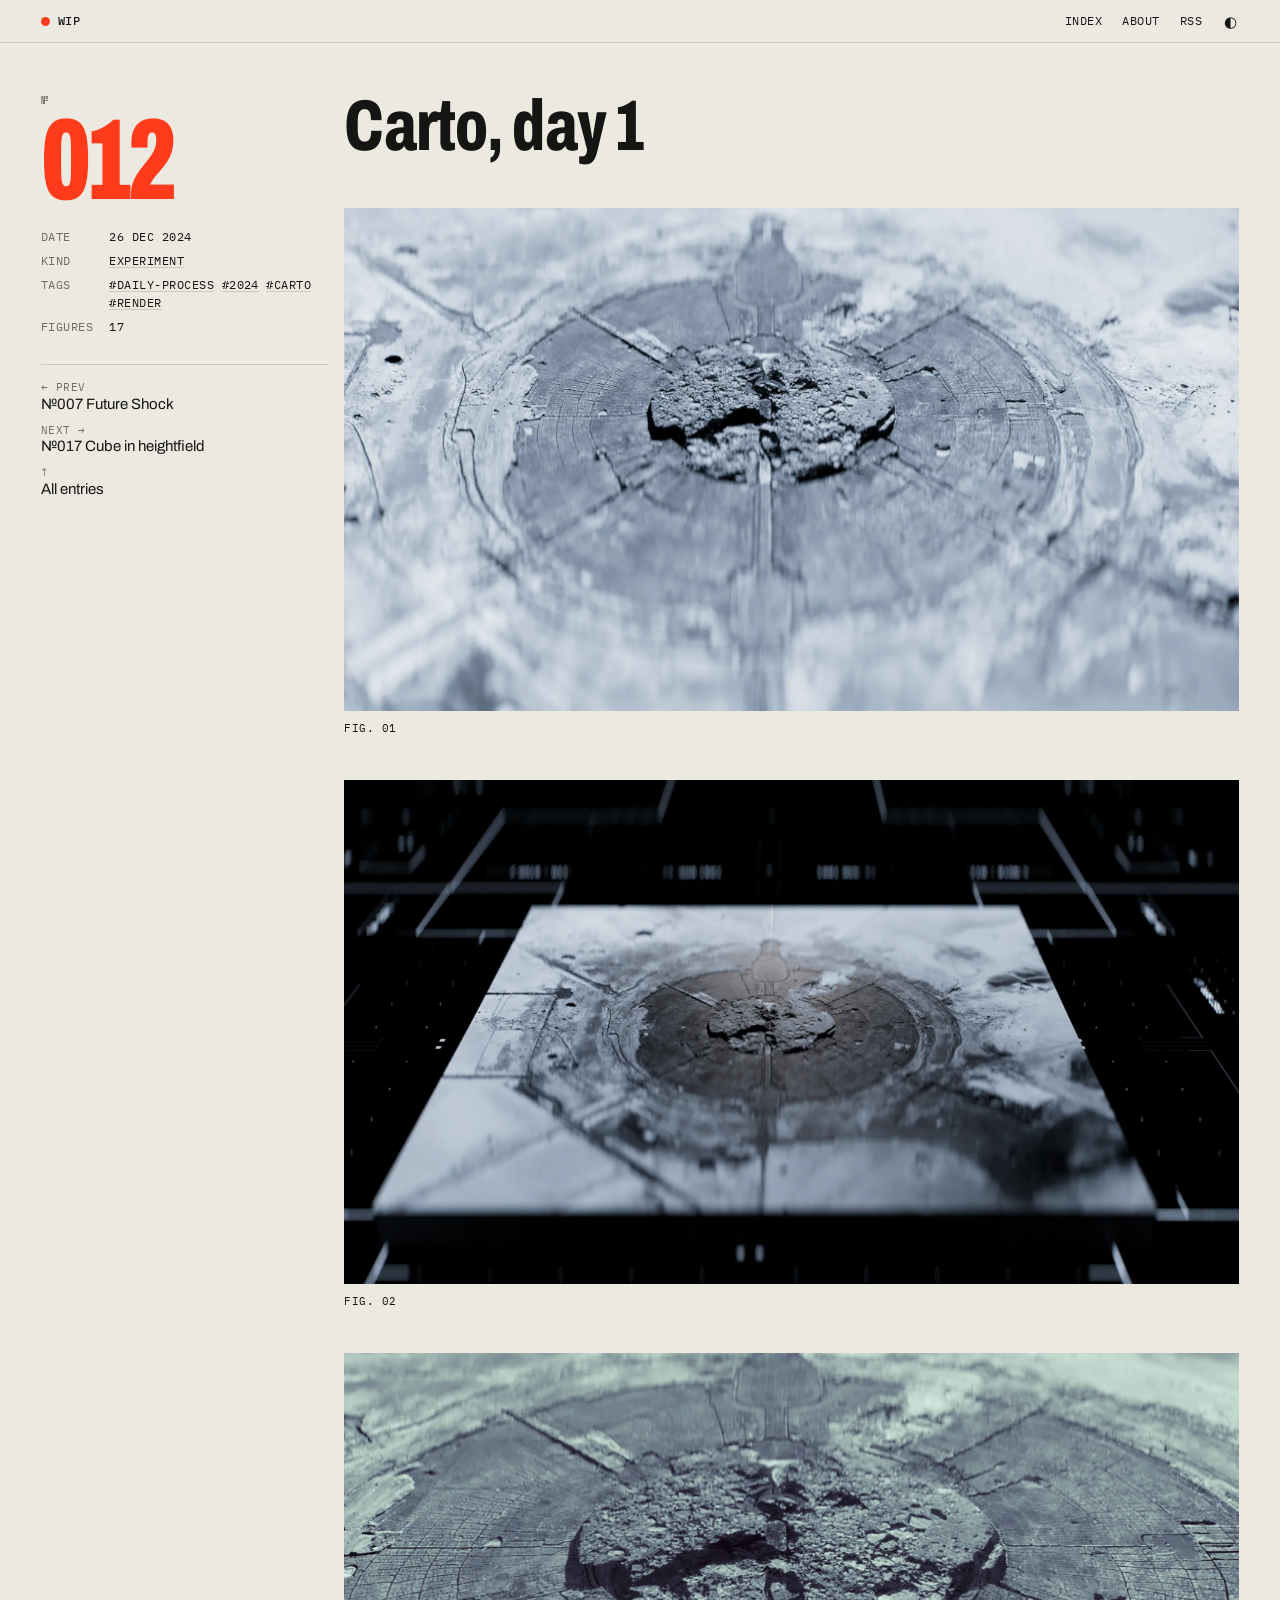
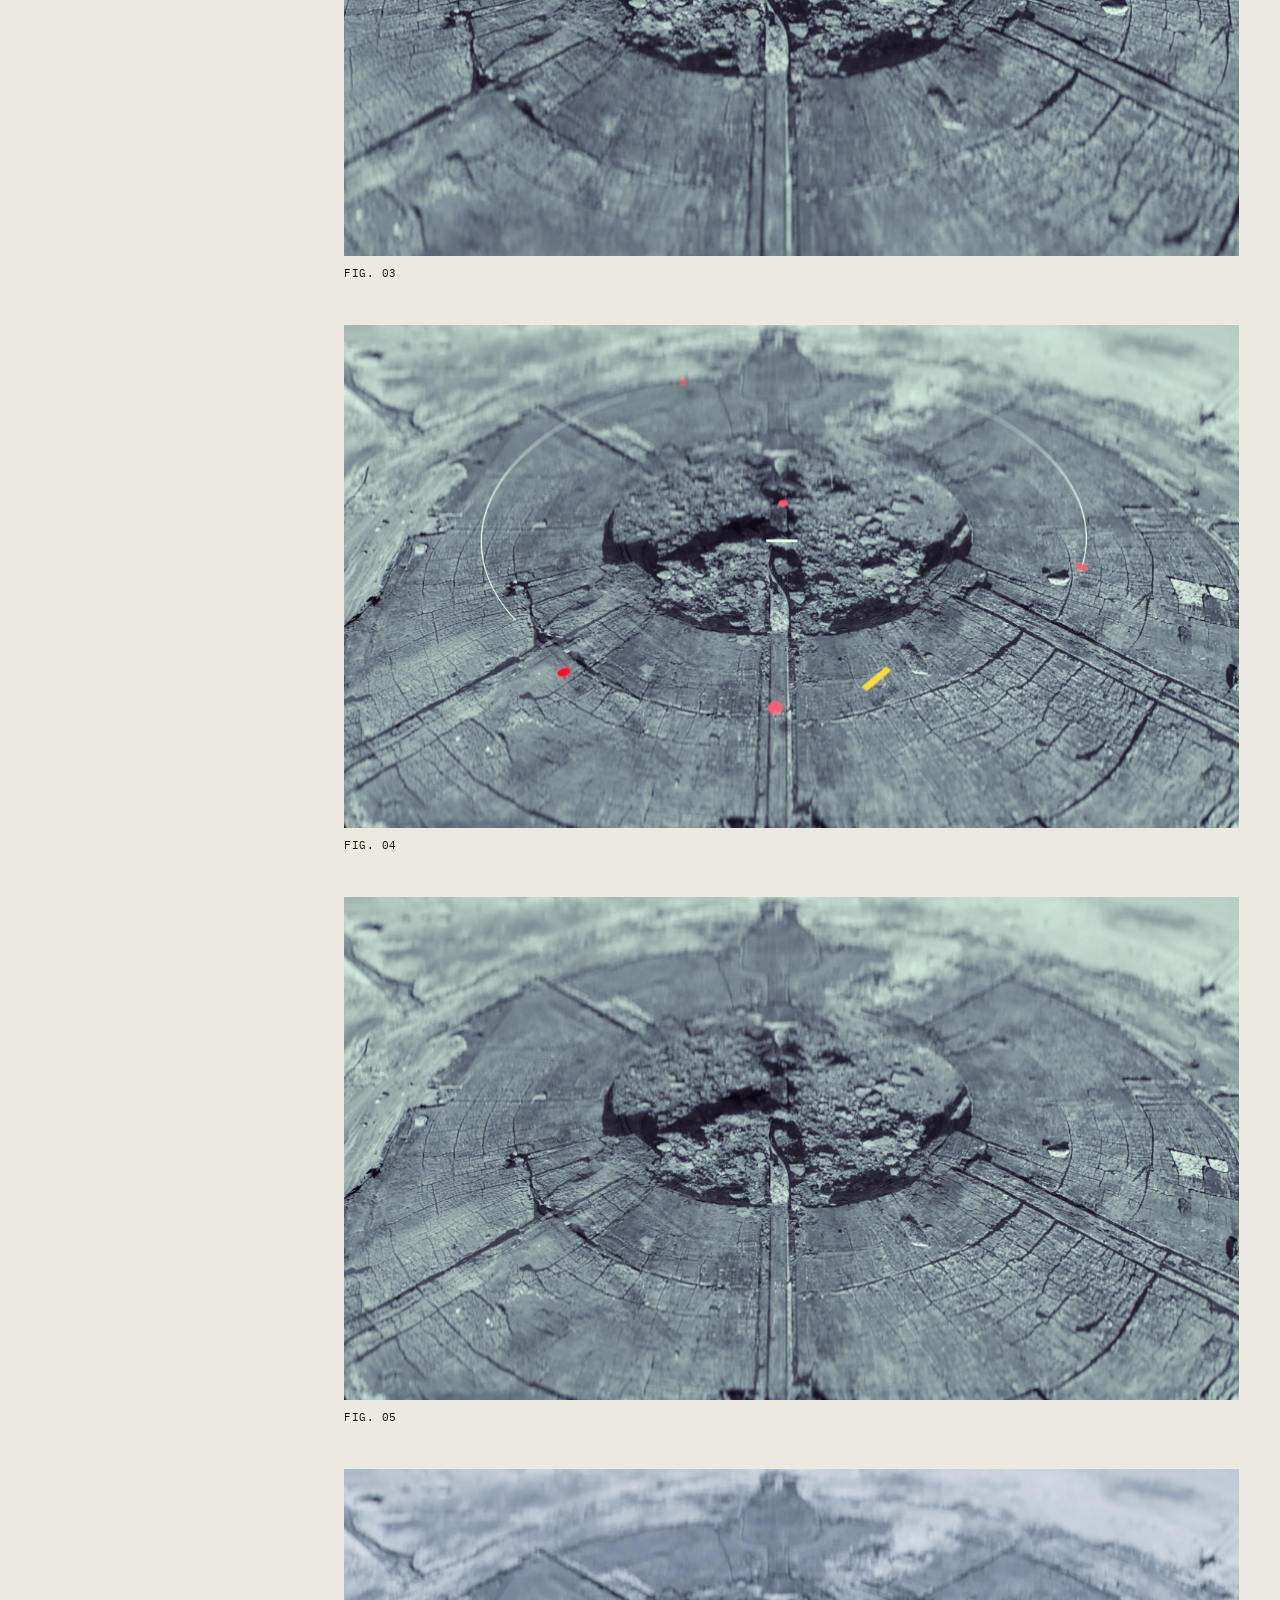
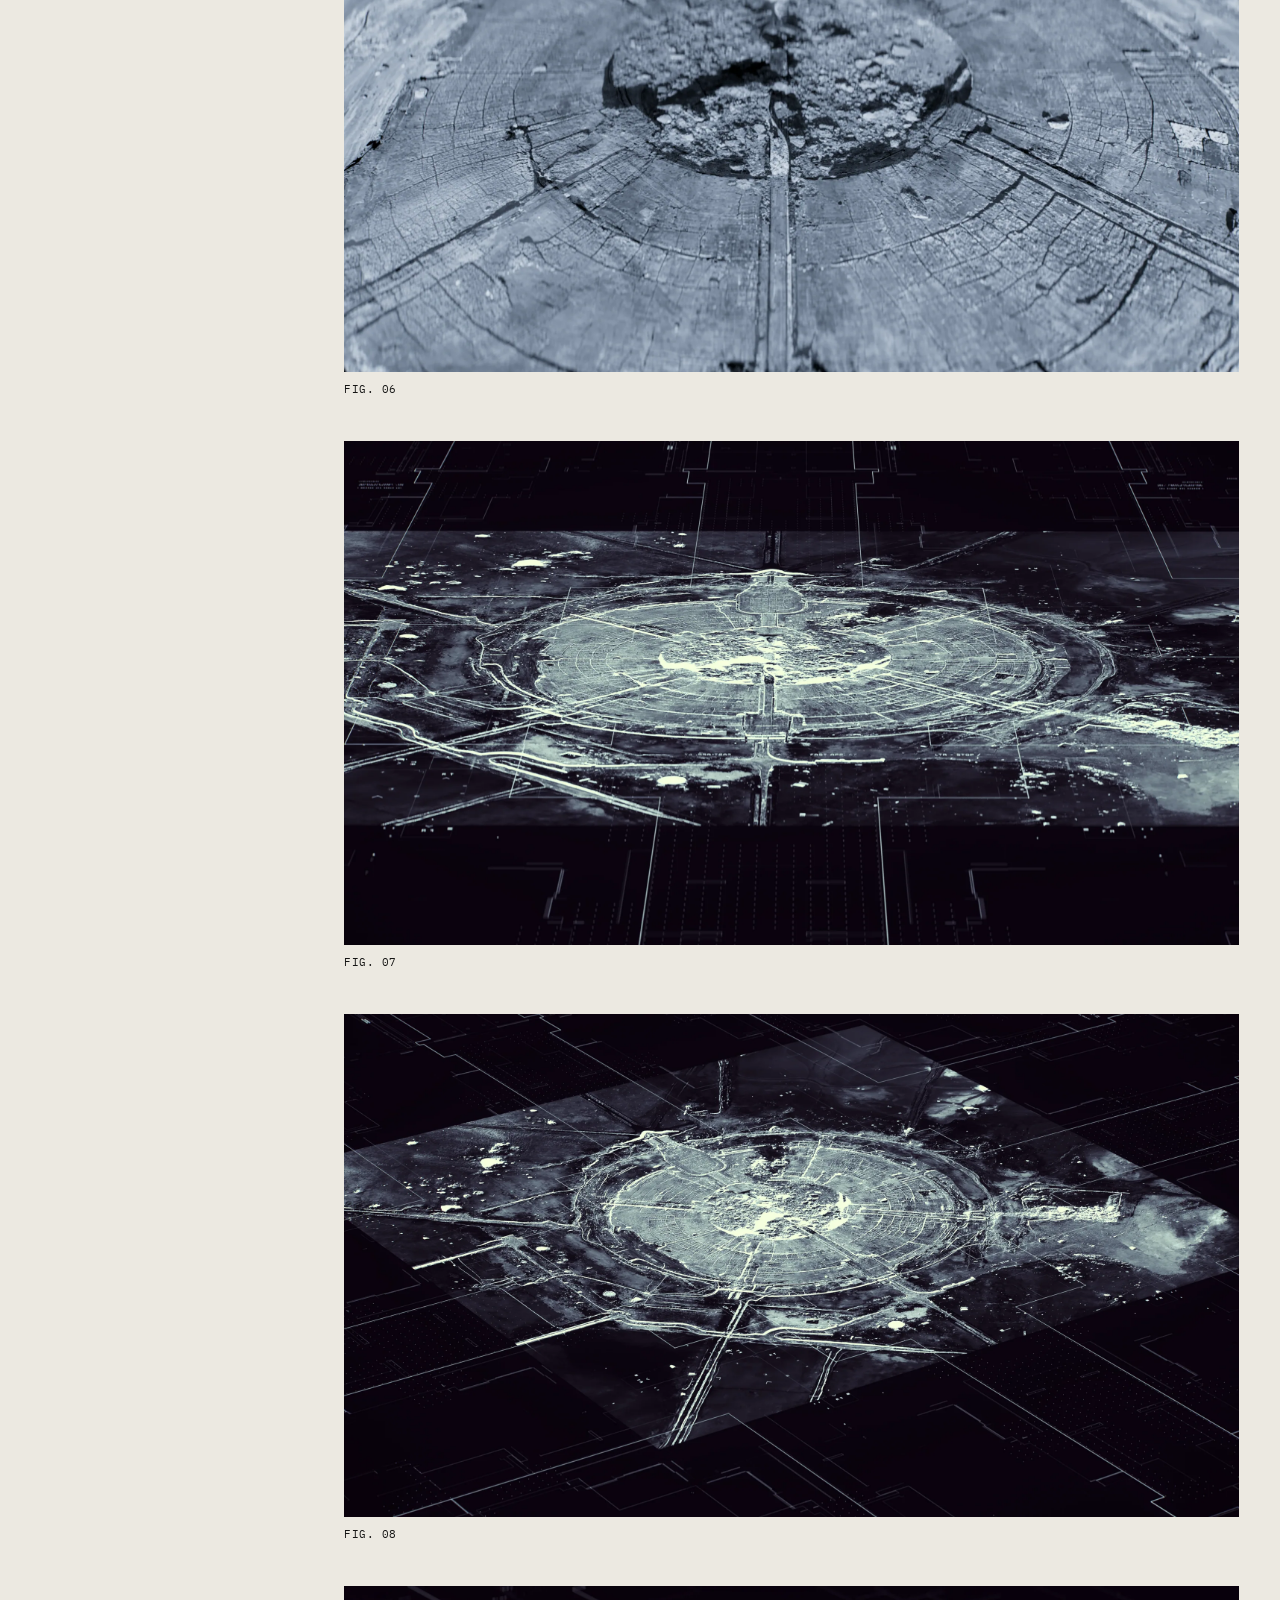
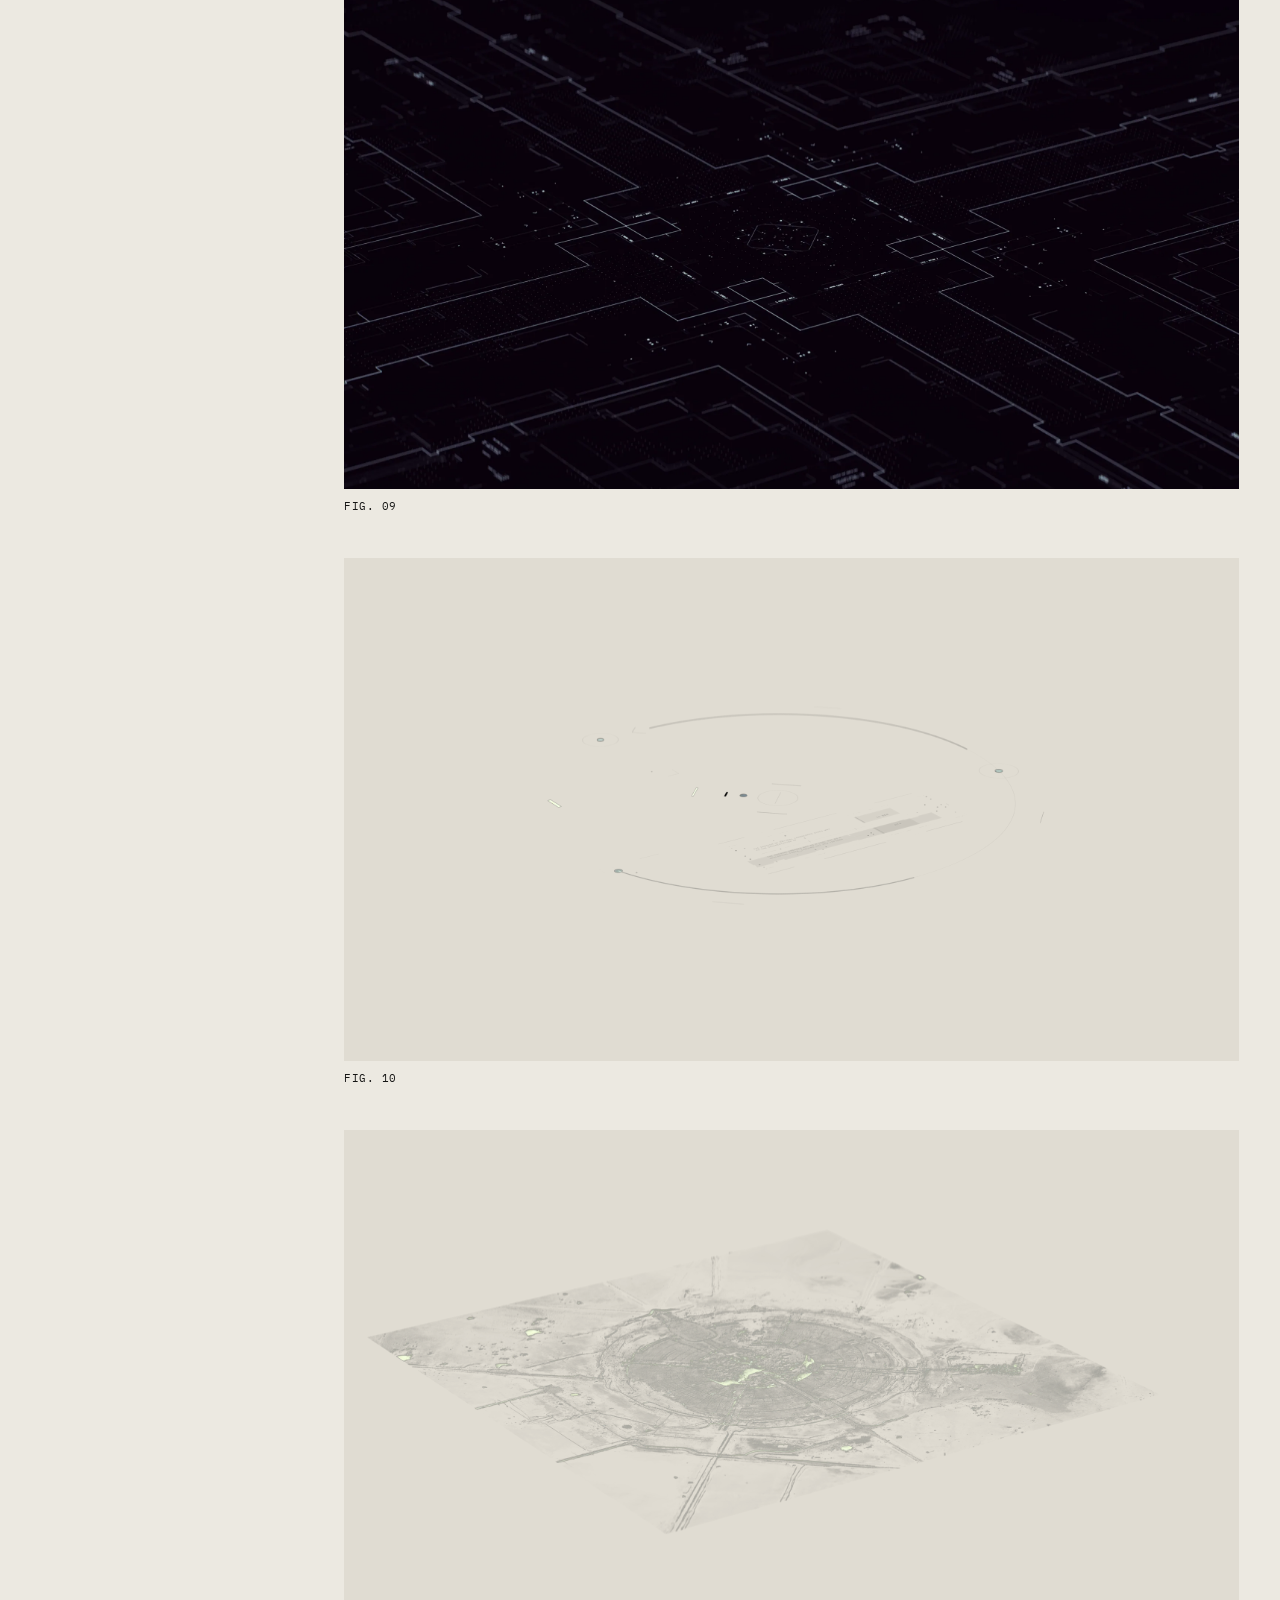
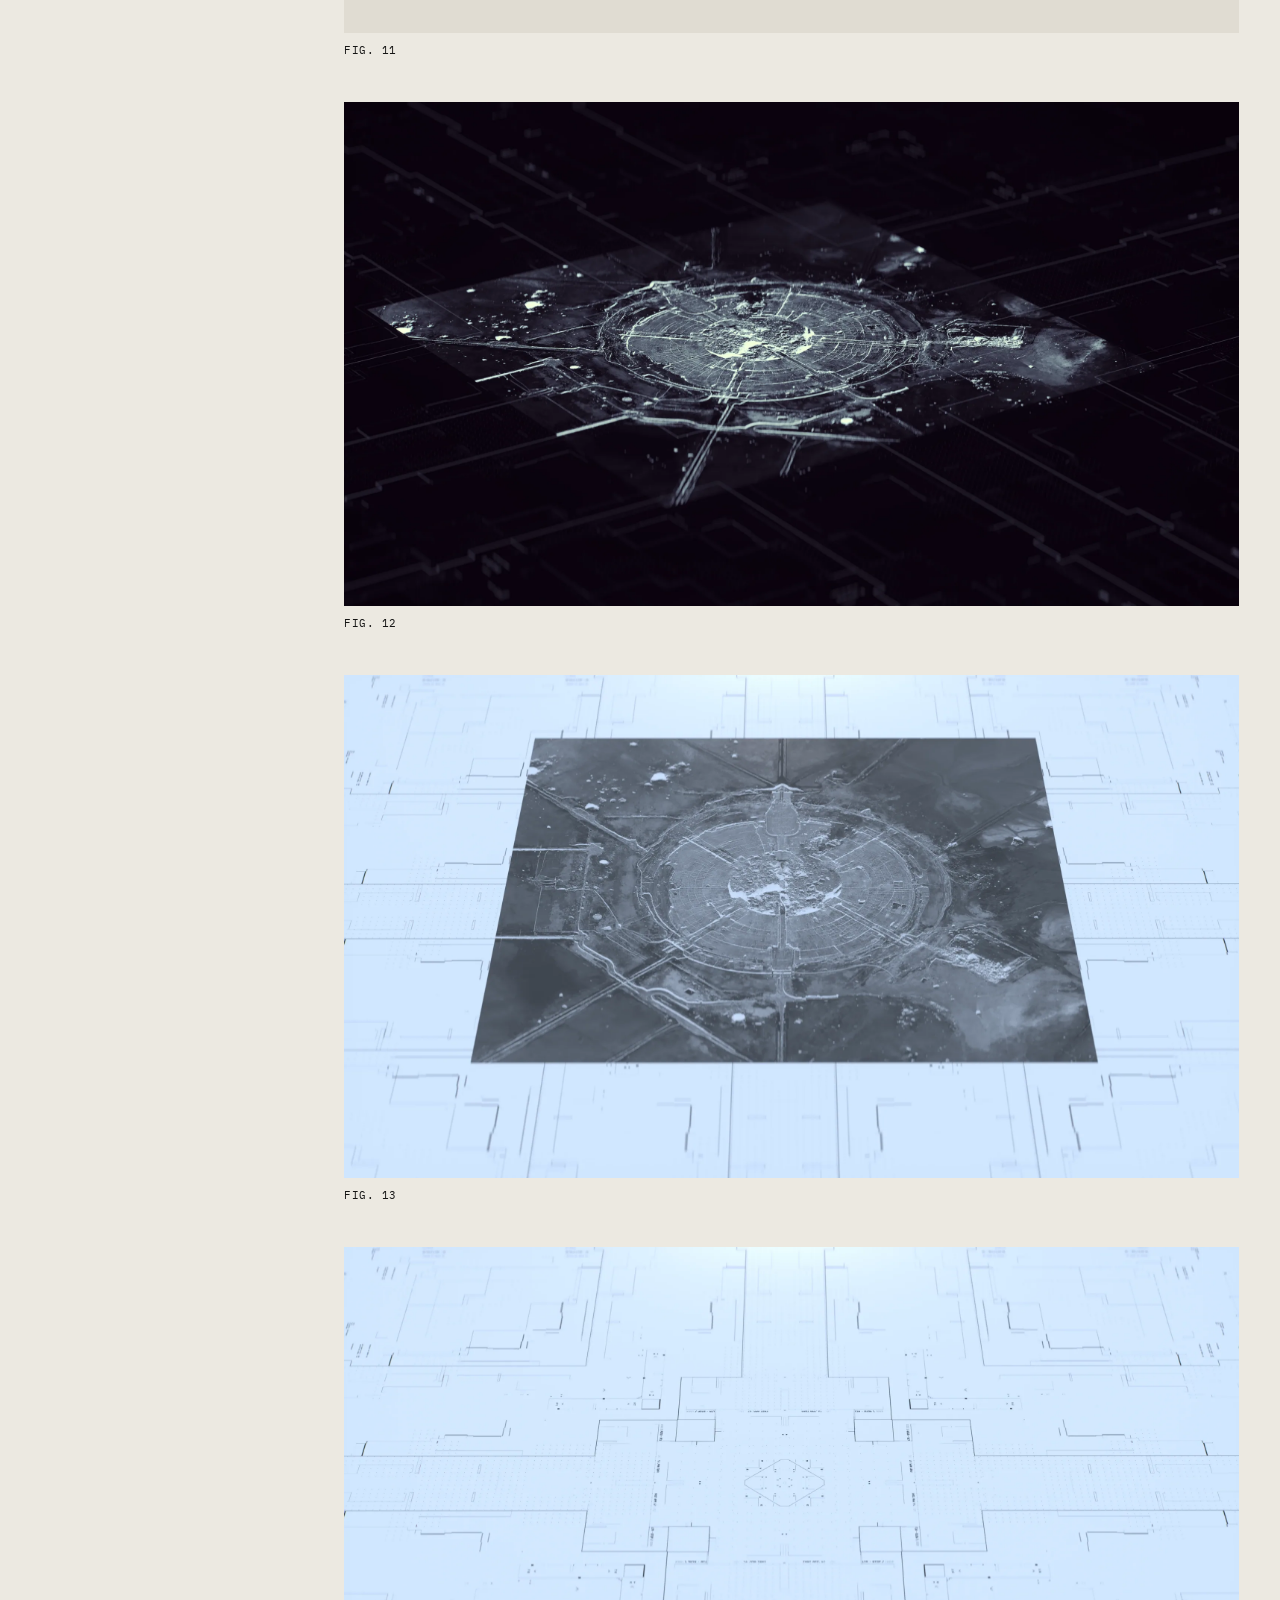
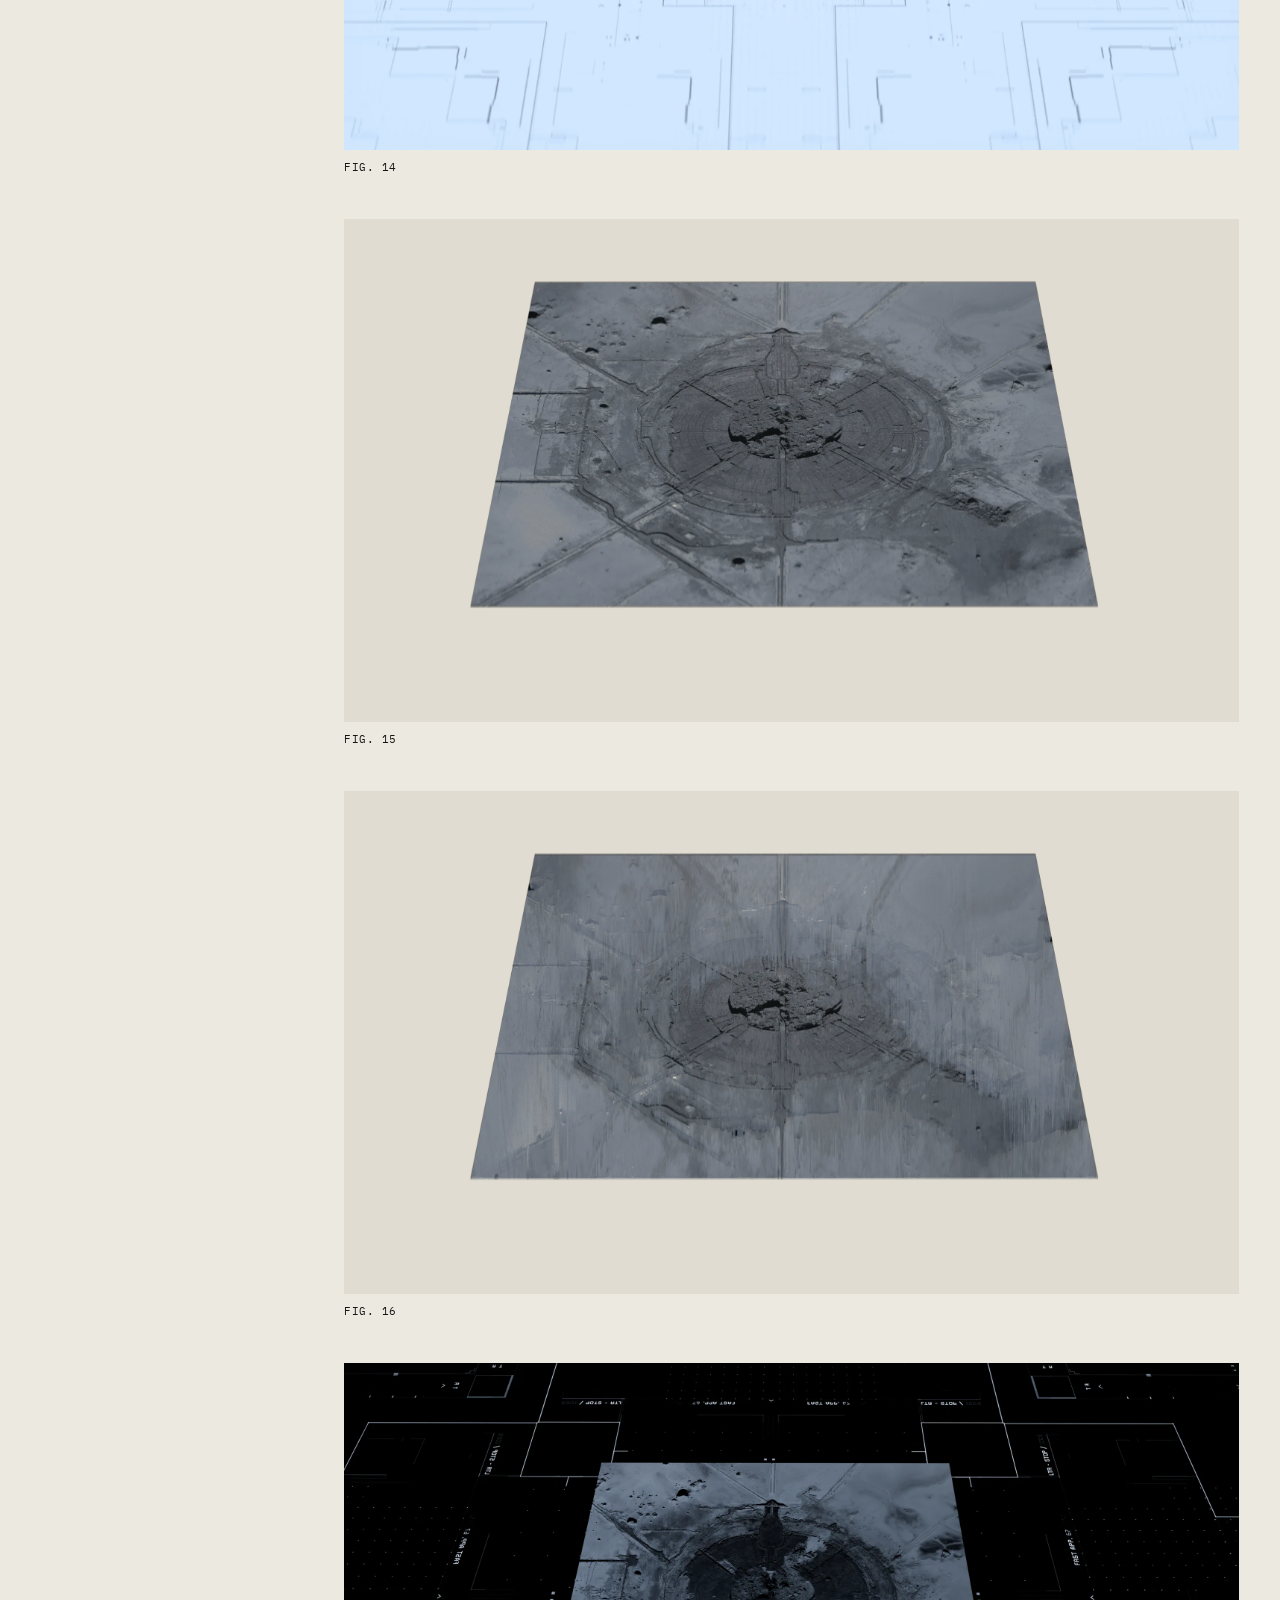
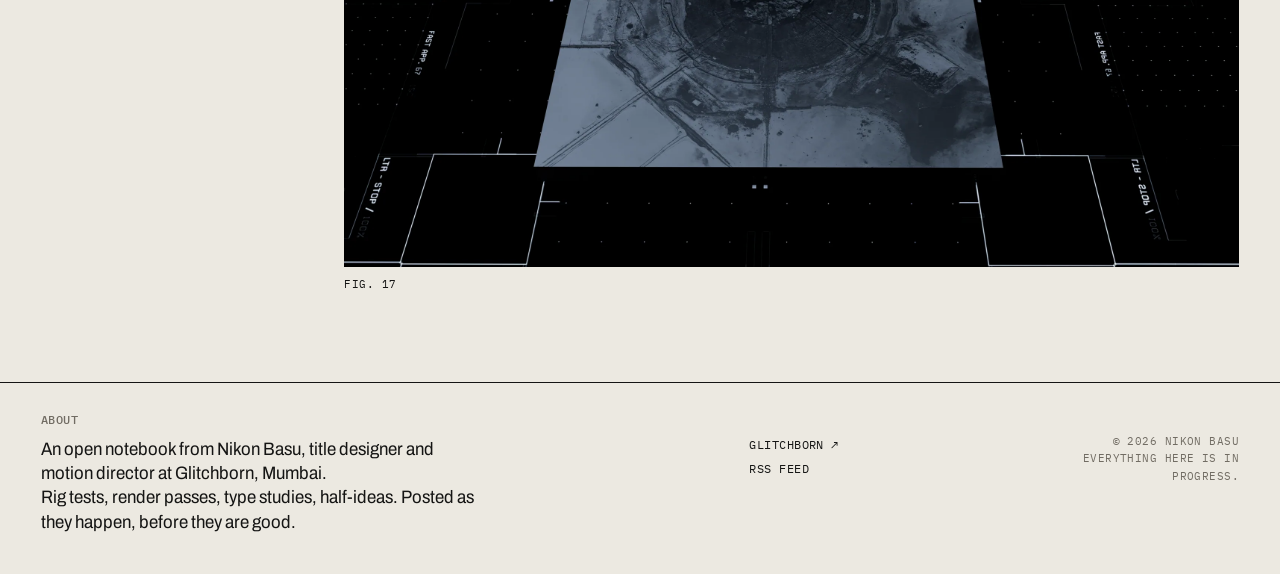
==== commit 92724eca: "Publish 20/10/2026 21:09:44" ====
--- a/p/carto-day-1/index.html
+++ b/p/carto-day-1/index.html
@@ -5,13 +5,13 @@
 <meta name="viewport" content="width=device-width,initial-scale=1">
 <title>Carto, day 1 — Works in Progress</title>
 <meta name="description" content="Experiment №012 — Works in Progress">
-<link rel="canonical" href="https://nikonbasu.github.io/worksinprogress.in/p/carto-day-1/">
+<link rel="canonical" href="https://worksinprogress.in/p/carto-day-1/">
 <meta property="og:site_name" content="Works in Progress">
 <meta property="og:type" content="article">
 <meta property="og:title" content="Carto, day 1 — Works in Progress">
 <meta property="og:description" content="Experiment №012 — Works in Progress">
-<meta property="og:url" content="https://nikonbasu.github.io/worksinprogress.in/p/carto-day-1/">
-<meta property="og:image" content="https://nikonbasu.github.io/worksinprogress.in/m/carto-day-1/og-23624ebc.jpg">
+<meta property="og:url" content="https://worksinprogress.in/p/carto-day-1/">
+<meta property="og:image" content="https://worksinprogress.in/m/carto-day-1/og-23624ebc.jpg">
 <meta name="twitter:card" content="summary_large_image">
 <meta name="theme-color" content="#ECE9E1" media="(prefers-color-scheme: light)">
 <meta name="theme-color" content="#0F0F0E" media="(prefers-color-scheme: dark)">
@@ -20,7 +20,7 @@
 <link rel="preconnect" href="https://fonts.googleapis.com">
 <link rel="preconnect" href="https://fonts.gstatic.com" crossorigin>
 <link rel="stylesheet" href="https://fonts.googleapis.com/css2?family=Archivo:wdth,wght@62..125,100..900&family=IBM+Plex+Mono:wght@400;500&display=swap">
-<link rel="stylesheet" href="../../assets/site.e8b631da.css">
+<link rel="stylesheet" href="../../assets/site.4de25ced.css">
 <script>try{var t=localStorage.getItem('wip-theme');if(t)document.documentElement.dataset.theme=t}catch(e){}</script>
 </head>
 <body class="page-post">
@@ -67,6 +67,6 @@
   <ul class="foot-links"><li><a href="https://glitchborn.tv" target="_blank" rel="noopener">Glitchborn ↗</a></li><li><a href="../../feed.xml">RSS feed</a></li></ul>
   <p class="foot-small">© 2026 Nikon Basu<br>Everything here is in progress.</p>
 </footer>
-<script src="../../assets/site.5d711d2f.js" defer></script>
+<script src="../../assets/site.a9cee5e8.js" defer></script>
 </body>
 </html>
--- a/assets/site.4de25ced.css
+++ b/assets/site.4de25ced.css
@@ -0,0 +1,273 @@
+/* worksinprogress.in — lab notebook on a Swiss grid. (v2)
+   Archivo (variable width) for type, IBM Plex Mono for every label and number. */
+
+:root {
+  --paper: #ECE9E1;
+  --ink: #151514;
+  --muted: #716C63;
+  --rule: #CDC8BD;
+  --tile: #E0DCD2;
+  --accent: #FF3B1C;
+  --display: "Archivo", ui-sans-serif, system-ui, sans-serif;
+  --mono: "IBM Plex Mono", ui-monospace, "SF Mono", Menlo, Consolas, monospace;
+  --pad: clamp(16px, 3.2vw, 44px);
+  --gap: 16px;
+  color-scheme: light;
+}
+@media (prefers-color-scheme: dark) {
+  :root:not([data-theme="light"]) {
+    --paper: #0F0F0E; --ink: #EAE6DD; --muted: #8D887E; --rule: #2C2B28; --tile: #1A1A18; --accent: #FF4A2B;
+    color-scheme: dark;
+  }
+}
+:root[data-theme="dark"] {
+  --paper: #0F0F0E; --ink: #EAE6DD; --muted: #8D887E; --rule: #2C2B28; --tile: #1A1A18; --accent: #FF4A2B;
+  color-scheme: dark;
+}
+
+*, *::before, *::after { box-sizing: border-box; }
+html { -webkit-text-size-adjust: 100%; }
+body {
+  margin: 0;
+  background: var(--paper);
+  color: var(--ink);
+  font-family: var(--display);
+  font-size: 16px;
+  line-height: 1.5;
+  font-variation-settings: "wdth" 100;
+  -webkit-font-smoothing: antialiased;
+}
+a { color: inherit; }
+img, video { display: block; max-width: 100%; }
+:focus-visible { outline: 2px solid var(--accent); outline-offset: 2px; }
+::selection { background: var(--accent); color: #fff; }
+
+/* labels: every small uppercase thing is mono */
+.top, .filters, .entry-meta, .badge, .stats, .post-facts, .post-nav, figcaption, .foot h2, .foot-links, .foot-small, .empty, .post-no small {
+  font-family: var(--mono);
+  text-transform: uppercase;
+  letter-spacing: .04em;
+}
+
+/* ---------- top bar ---------- */
+.top {
+  position: sticky; top: 0; z-index: 10;
+  display: flex; justify-content: space-between; align-items: center;
+  padding: 12px var(--pad);
+  font-size: 12px;
+  border-bottom: 1px solid var(--rule);
+  background: color-mix(in srgb, var(--paper) 90%, transparent);
+  -webkit-backdrop-filter: blur(10px);
+  backdrop-filter: blur(10px);
+}
+.top a { text-decoration: none; }
+.top-mark { display: flex; align-items: center; gap: 8px; font-weight: 500; }
+.rec { width: 9px; height: 9px; border-radius: 50%; background: var(--accent); animation: rec 1.6s steps(1) infinite; }
+@keyframes rec { 50% { opacity: .15; } }
+.top-nav { display: flex; gap: clamp(12px, 2vw, 20px); align-items: center; }
+.top-nav a:hover { color: var(--accent); }
+.theme { font: inherit; font-size: 15px; line-height: 1; background: none; border: 0; padding: 0 2px; color: inherit; cursor: pointer; }
+.theme:hover { color: var(--accent); }
+
+/* ---------- masthead ---------- */
+.mast { padding: clamp(18px, 3.6vw, 44px) var(--pad) 0; }
+.wordmark {
+  margin: 0;
+  font-weight: 850;
+  font-variation-settings: "wdth" 62;
+  font-size: 12.2vw;            /* site.js fits it to the exact width */
+  line-height: .8;
+  letter-spacing: -.012em;
+  text-transform: uppercase;
+  white-space: nowrap;
+}
+.wordmark span { display: inline-block; }
+.mast-row {
+  display: grid; gap: 18px;
+  margin-top: clamp(16px, 2.4vw, 30px);
+  padding-bottom: clamp(18px, 2.6vw, 32px);
+  border-bottom: 1px solid var(--ink);
+}
+.tagline {
+  margin: 0; max-width: 32ch;
+  font-size: clamp(18px, 1.9vw, 26px); line-height: 1.18; font-weight: 420;
+  font-variation-settings: "wdth" 88;
+}
+.stats { display: flex; flex-wrap: wrap; gap: 8px 28px; margin: 0; font-size: 12px; }
+.stats dt { color: var(--muted); }
+.stats dd { margin: 2px 0 0; }
+@media (min-width: 800px) {
+  .mast-row { grid-template-columns: repeat(12, 1fr); gap: var(--gap); align-items: end; }
+  .tagline { grid-column: 1 / span 6; }
+  .stats { grid-column: 8 / span 5; justify-content: flex-end; }
+}
+
+/* ---------- filters ---------- */
+.filters {
+  display: flex; flex-wrap: wrap; align-items: baseline; gap: 8px 28px;
+  padding: 12px var(--pad);
+  border-bottom: 1px solid var(--rule);
+  font-size: 12px;
+  scroll-margin-top: 44px;
+}
+.chips, .tags, .views { display: flex; flex-wrap: wrap; gap: 2px 16px; }
+.views { margin-left: auto; }
+.filters button {
+  font: inherit; text-transform: inherit; letter-spacing: inherit;
+  background: none; border: 0; padding: 4px 0; color: var(--muted); cursor: pointer;
+}
+.filters button:hover:not(:disabled) { color: var(--ink); }
+.filters button:disabled { opacity: .35; cursor: default; }
+.filters button[aria-pressed="true"] { color: var(--ink); box-shadow: inset 0 -2px var(--accent); }
+.filters sup { font-size: 9px; margin-left: 3px; vertical-align: 4px; }
+.tags button { text-transform: none; }
+
+/* ---------- feed: grid (contact sheet) ---------- */
+.feed { padding: clamp(20px, 3vw, 36px) var(--pad) clamp(48px, 6vw, 80px); }
+.feed[data-view="grid"] {
+  display: grid;
+  grid-template-columns: repeat(auto-fill, minmax(min(100%, 250px), 1fr));
+  gap: clamp(28px, 3vw, 40px) var(--gap);
+}
+.entry[hidden] { display: none; }
+.entry > a { display: block; text-decoration: none; color: inherit; }
+.entry-media { position: relative; aspect-ratio: 1; overflow: hidden; background: var(--tile); }
+.entry-media img, .entry-media video {
+  width: 100%; height: 100%; object-fit: cover;
+  transition: transform .6s cubic-bezier(.2, .7, .2, 1);
+}
+.entry > a:hover .entry-media img, .entry > a:hover .entry-media video { transform: scale(1.03); }
+.entry-media.is-text { display: flex; align-items: flex-end; padding: clamp(14px, 1.6vw, 20px); }
+.thought-text {
+  margin: 0;
+  font-size: clamp(19px, 1.6vw, 23px); line-height: 1.14; font-weight: 520;
+  font-variation-settings: "wdth" 80;
+  display: -webkit-box; -webkit-line-clamp: 8; -webkit-box-orient: vertical; overflow: hidden;
+}
+.thought-text::before { content: "\201C"; display: block; height: .5em; margin-bottom: .2em; color: var(--accent); font-size: 2.6em; line-height: .9; font-weight: 800; }
+.badge {
+  position: absolute; top: 8px; right: 8px;
+  padding: 3px 6px; font-size: 10px; line-height: 1.3;
+  background: var(--paper); color: var(--ink);
+}
+.badge-play { top: auto; bottom: 8px; left: 8px; right: auto; }
+.badge-draft { left: 8px; right: auto; background: var(--accent); color: #fff; }
+.is-text .badge-draft { top: 8px; }
+.entry-meta { display: flex; gap: 12px; margin-top: 10px; font-size: 11px; color: var(--muted); }
+.entry-meta .no { color: var(--ink); }
+.entry > a:hover .no { color: var(--accent); }
+.entry-title {
+  margin: 3px 0 0;
+  font-size: 19px; line-height: 1.15; font-weight: 620;
+  font-variation-settings: "wdth" 84;
+}
+.entry-excerpt { display: none; }
+.is-draft .entry-media { outline: 1px dashed var(--accent); outline-offset: 3px; }
+
+/* ---------- feed: log (notebook rows) ---------- */
+.feed[data-view="log"] { padding-top: 0; }
+.feed[data-view="log"] .entry > a {
+  display: grid; grid-template-columns: 1fr 88px; column-gap: 16px; row-gap: 2px;
+  padding: 16px 0; border-bottom: 1px solid var(--rule); align-items: start;
+}
+.feed[data-view="log"] .entry-meta { grid-column: 1; grid-row: 1; margin: 0; }
+.feed[data-view="log"] .entry-title { grid-column: 1; grid-row: 2; font-size: 21px; margin: 0; }
+.feed[data-view="log"] .entry-excerpt { grid-column: 1; grid-row: 3; display: block; margin: 4px 0 0; max-width: 62ch; color: var(--muted); font-size: 15px; line-height: 1.45; }
+.feed[data-view="log"] .entry-media { grid-column: 2; grid-row: 1 / span 3; }
+.feed[data-view="log"] .entry-media.is-text { visibility: hidden; }
+.feed[data-view="log"] .badge:not(.badge-draft) { display: none; }
+.feed[data-view="log"] .entry > a:hover .entry-title { color: var(--accent); }
+@media (min-width: 800px) {
+  .feed[data-view="log"] .entry > a { grid-template-columns: repeat(12, 1fr); column-gap: var(--gap); padding: 20px 0; }
+  .feed[data-view="log"] .entry-meta { grid-column: 1 / span 3; grid-row: 1 / span 2; flex-direction: column; gap: 2px; }
+  .feed[data-view="log"] .entry-title { grid-column: 4 / span 5; grid-row: 1; font-size: 24px; }
+  .feed[data-view="log"] .entry-excerpt { grid-column: 4 / span 5; grid-row: 2; }
+  .feed[data-view="log"] .entry-media { grid-column: 10 / span 3; grid-row: 1 / span 2; aspect-ratio: 16 / 10; }
+}
+.empty { padding: 48px var(--pad); color: var(--muted); font-size: 12px; margin: 0; }
+
+/* ---------- post ---------- */
+.post { display: grid; gap: 28px; padding: clamp(24px, 4vw, 56px) var(--pad) clamp(56px, 7vw, 96px); }
+.post-no {
+  font-weight: 850; font-variation-settings: "wdth" 62;
+  font-size: clamp(72px, 9vw, 150px); line-height: .78; letter-spacing: -.02em;
+  color: var(--accent);
+}
+.post-no small { display: block; font-size: 12px; font-weight: 500; letter-spacing: .04em; line-height: 1; margin-bottom: 10px; color: var(--muted); }
+.post-facts { display: grid; grid-template-columns: auto 1fr; gap: 6px 16px; margin: 22px 0 0; font-size: 12px; }
+.post-facts dt { color: var(--muted); }
+.post-facts dd { margin: 0; }
+.post-facts a { text-decoration: none; box-shadow: inset 0 -1px var(--rule); }
+.post-facts a:hover { color: var(--accent); box-shadow: inset 0 -1px var(--accent); }
+.draft-flag { color: var(--accent); }
+.post-nav { display: flex; flex-direction: column; gap: 10px; margin-top: 28px; padding-top: 16px; border-top: 1px solid var(--rule); font-size: 12px; }
+.post-nav a { text-decoration: none; text-transform: none; letter-spacing: 0; font-family: var(--display); font-size: 15px; line-height: 1.25; }
+.post-nav a span { display: block; font-family: var(--mono); font-size: 11px; letter-spacing: .04em; text-transform: uppercase; color: var(--muted); }
+.post-nav a:hover { color: var(--accent); }
+.post-title {
+  margin: 0; max-width: 18ch;
+  font-weight: 780; font-variation-settings: "wdth" 70;
+  font-size: clamp(38px, 5.6vw, 92px); line-height: .92; letter-spacing: -.012em;
+}
+.prose { margin-top: clamp(20px, 2.4vw, 32px); font-size: 18px; line-height: 1.55; font-variation-settings: "wdth" 96; }
+.prose > :not(.fig) { max-width: 64ch; }
+.prose p { margin: 0 0 1em; }
+.prose h2, .prose h3 { font-variation-settings: "wdth" 75; line-height: 1.1; margin: 1.6em 0 .45em; }
+.prose h2 { font-size: 1.6em; } .prose h3 { font-size: 1.25em; }
+.prose ul, .prose ol { padding-left: 1.2em; margin: 0 0 1em; }
+.prose li::marker { color: var(--accent); }
+.prose blockquote { margin: 1.2em 0; padding-left: 16px; border-left: 3px solid var(--accent); color: var(--muted); }
+.prose code { font-family: var(--mono); font-size: .84em; background: var(--tile); padding: 1px 5px; }
+.prose pre { background: var(--tile); padding: 14px 16px; overflow: auto; font-size: 13px; line-height: 1.5; }
+.prose pre code { background: none; padding: 0; }
+.prose a { text-decoration-color: var(--accent); text-underline-offset: 3px; text-decoration-thickness: 1px; }
+.prose a:hover { color: var(--accent); }
+.prose hr { border: 0; border-top: 1px solid var(--rule); margin: 2em 0; }
+.prose .fig { margin: 1.8em 0; }
+.inline-img { display: inline-block; height: 1.6em; width: auto; vertical-align: middle; }
+.post.is-thought .prose { font-size: clamp(22px, 2.3vw, 32px); line-height: 1.28; font-variation-settings: "wdth" 86; }
+.post.is-thought .prose > * { max-width: 40ch; }
+.post-media { display: grid; gap: clamp(28px, 3.4vw, 48px); margin-top: clamp(28px, 4vw, 48px); }
+.fig { margin: 0; }
+.fig img, .fig video { width: 100%; height: auto; background: var(--tile); }
+.fig img { cursor: zoom-in; }
+.fig-video video { cursor: pointer; }
+.fig-video video[controls] { cursor: auto; }
+figcaption { display: flex; gap: 14px; margin-top: 9px; font-size: 11px; color: var(--muted); }
+figcaption span { color: var(--ink); flex: none; }
+@media (min-width: 900px) {
+  .post { grid-template-columns: repeat(12, 1fr); gap: var(--gap); }
+  .post-side { grid-column: 1 / span 3; position: sticky; top: 72px; align-self: start; }
+  .post-main { grid-column: 4 / span 9; }
+}
+.lost { padding: clamp(40px, 8vw, 120px) var(--pad); font-size: 20px; }
+.lost p { max-width: 36ch; }
+
+/* ---------- lightbox ---------- */
+.lightbox {
+  position: fixed; inset: 0; z-index: 50;
+  display: grid; place-items: center; padding: clamp(12px, 3vw, 40px);
+  background: color-mix(in srgb, var(--paper) 96%, transparent);
+  cursor: zoom-out;
+}
+.lightbox img { max-width: 100%; max-height: 100%; object-fit: contain; }
+
+/* ---------- footer ---------- */
+.foot { display: grid; gap: 22px; padding: 28px var(--pad) 40px; border-top: 1px solid var(--ink); }
+.foot h2 { margin: 0 0 8px; font-size: 12px; font-weight: 500; color: var(--muted); }
+.foot-about p { margin: 0; max-width: 44ch; font-size: 18px; line-height: 1.35; font-variation-settings: "wdth" 92; }
+.foot-links { list-style: none; margin: 0; padding: 0; font-size: 12px; line-height: 2; }
+.foot-links a { text-decoration: none; }
+.foot-links a:hover { color: var(--accent); }
+.foot-small { margin: 0; font-size: 11px; color: var(--muted); line-height: 1.6; }
+@media (min-width: 800px) {
+  .foot { grid-template-columns: repeat(12, 1fr); gap: var(--gap); }
+  .foot-about { grid-column: 1 / span 6; }
+  .foot-links { grid-column: 8 / span 3; padding-top: 22px; }
+  .foot-small { grid-column: 11 / span 2; padding-top: 22px; text-align: right; }
+}
+
+@media (prefers-reduced-motion: reduce) {
+  .rec { animation: none; }
+  .entry-media img, .entry-media video { transition: none; }
+}
